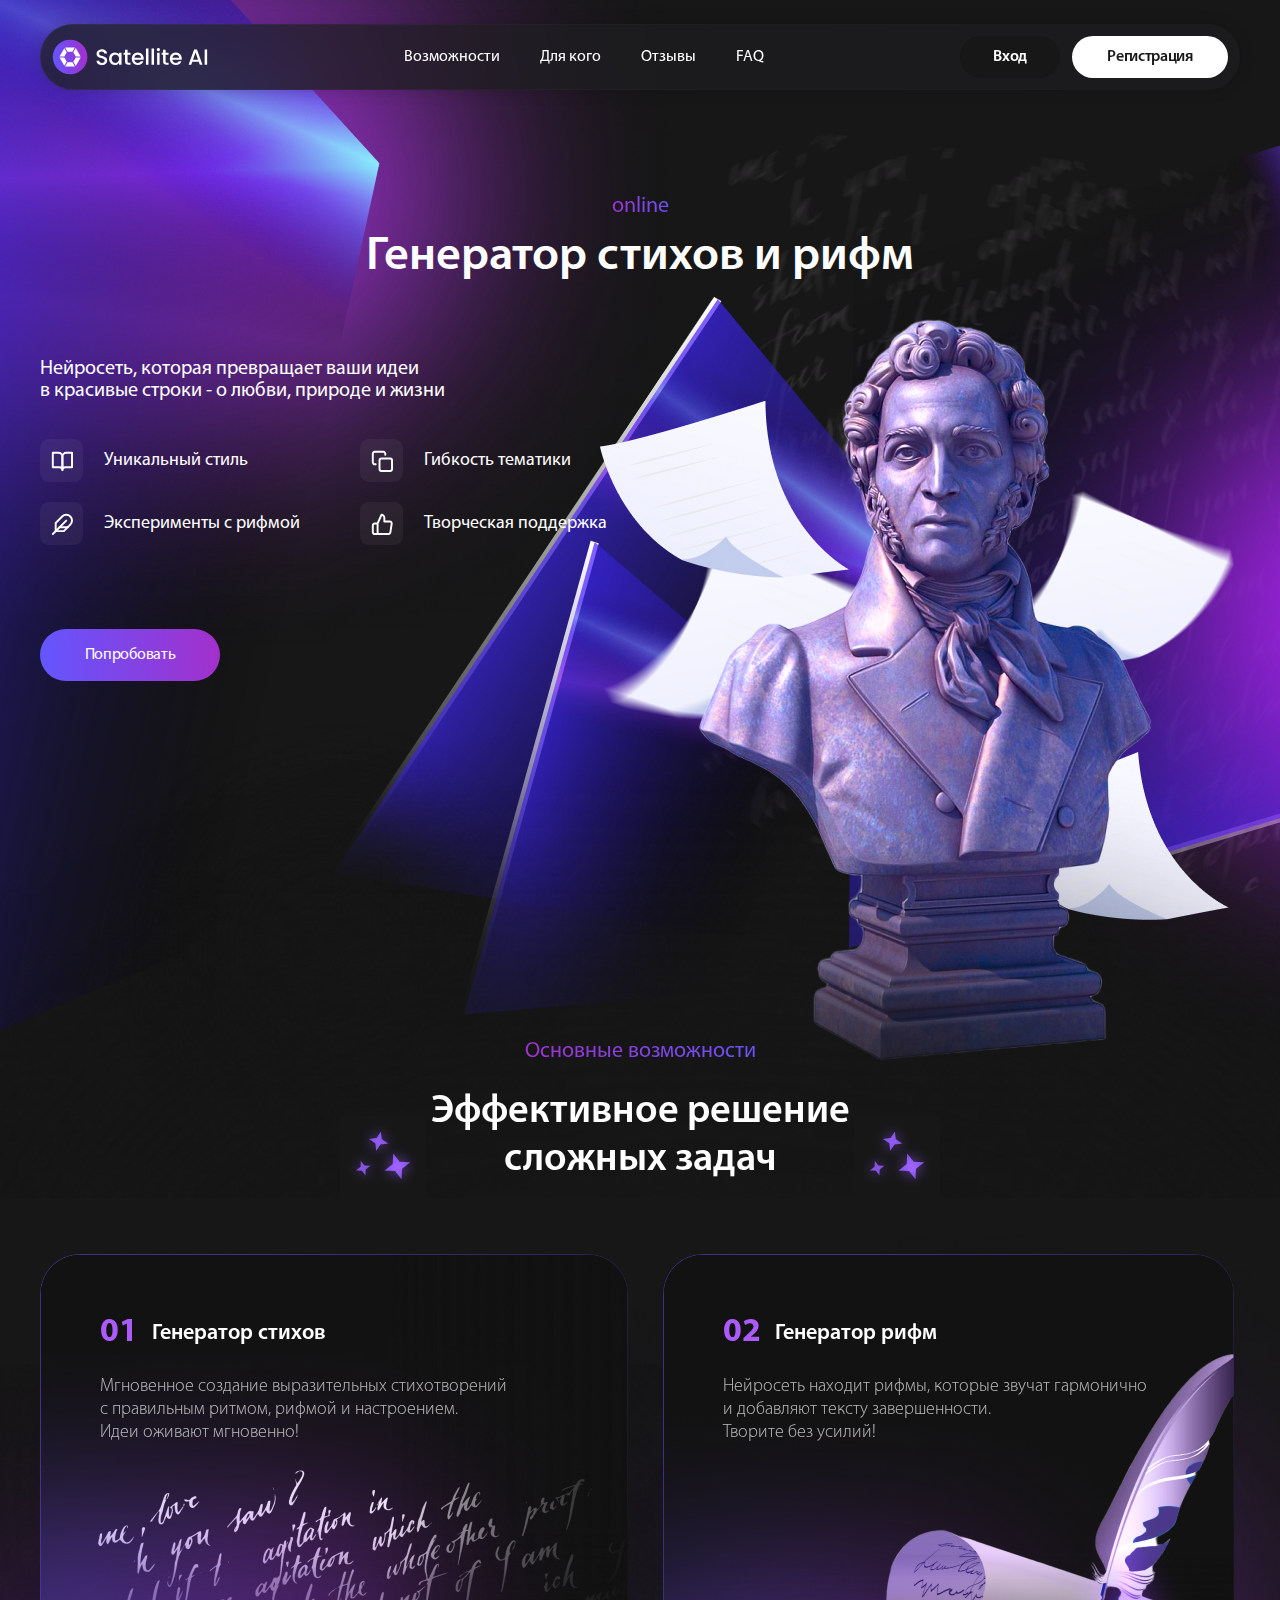
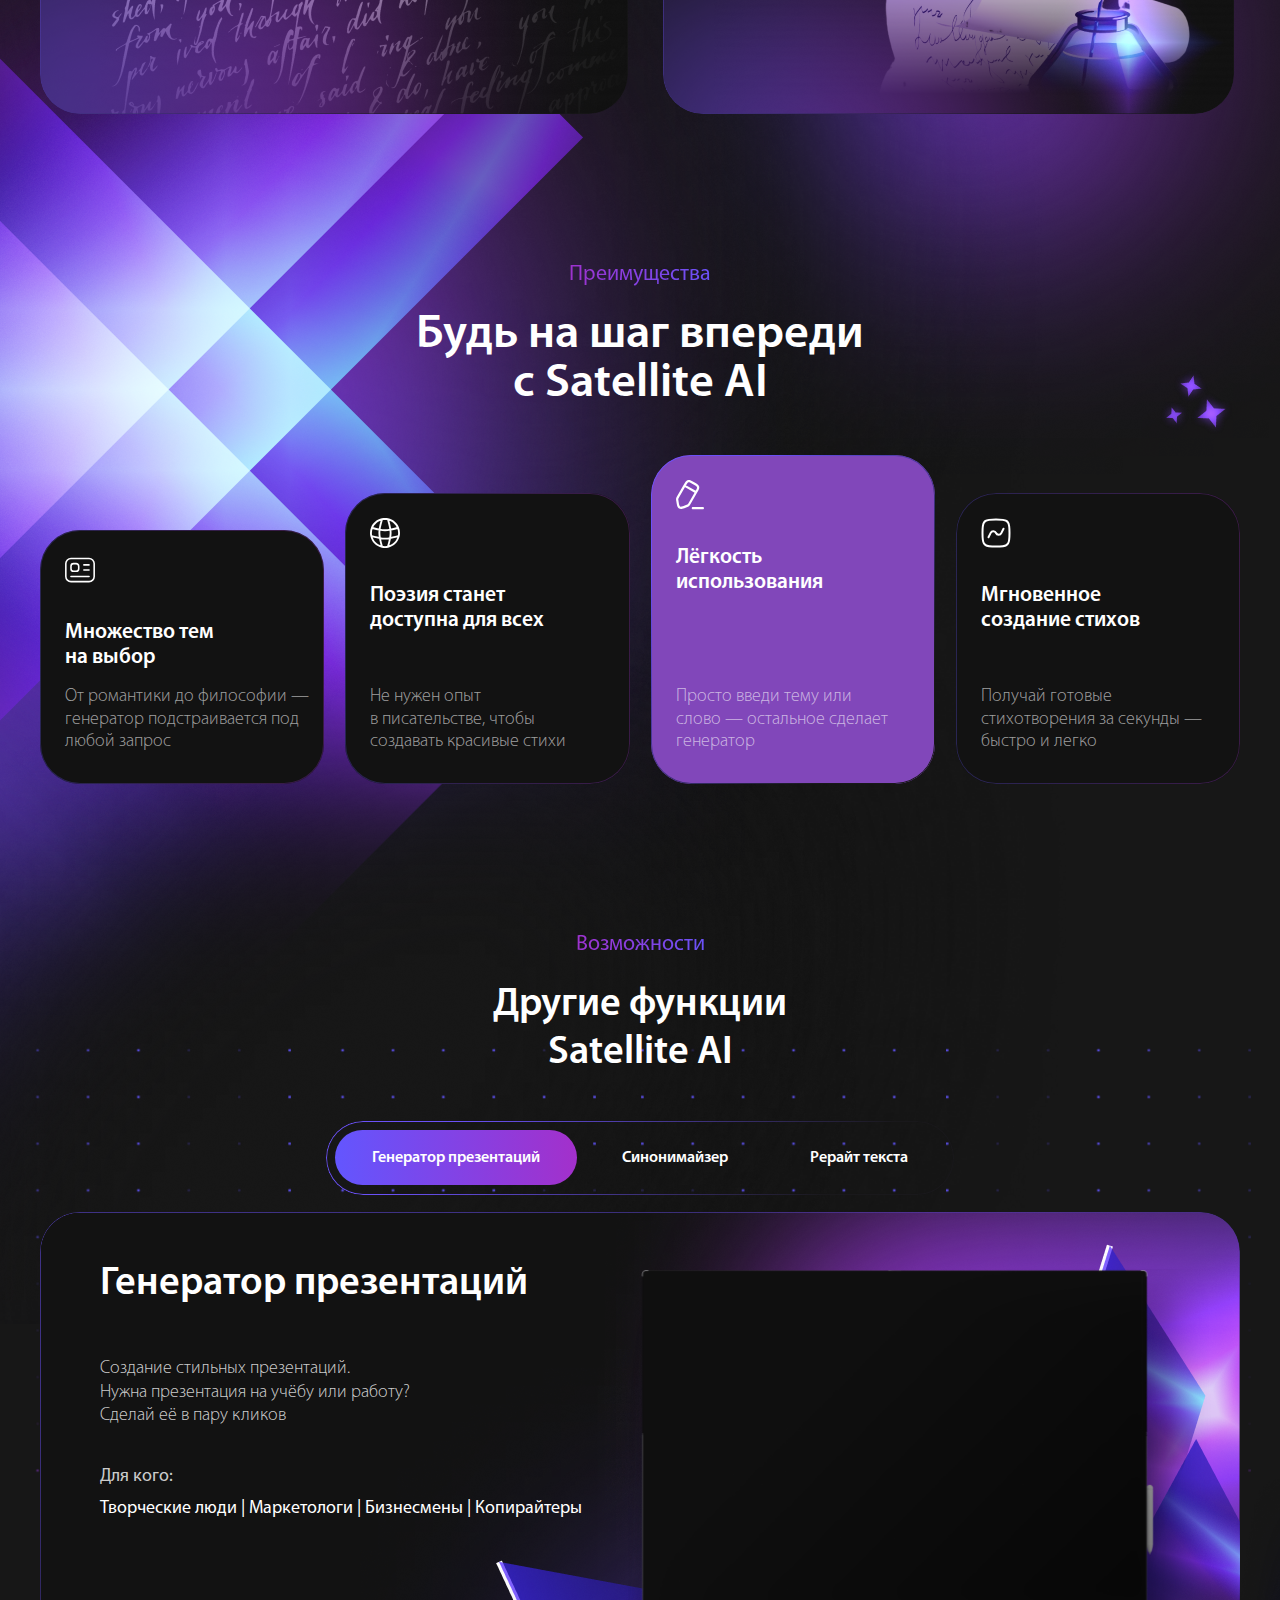
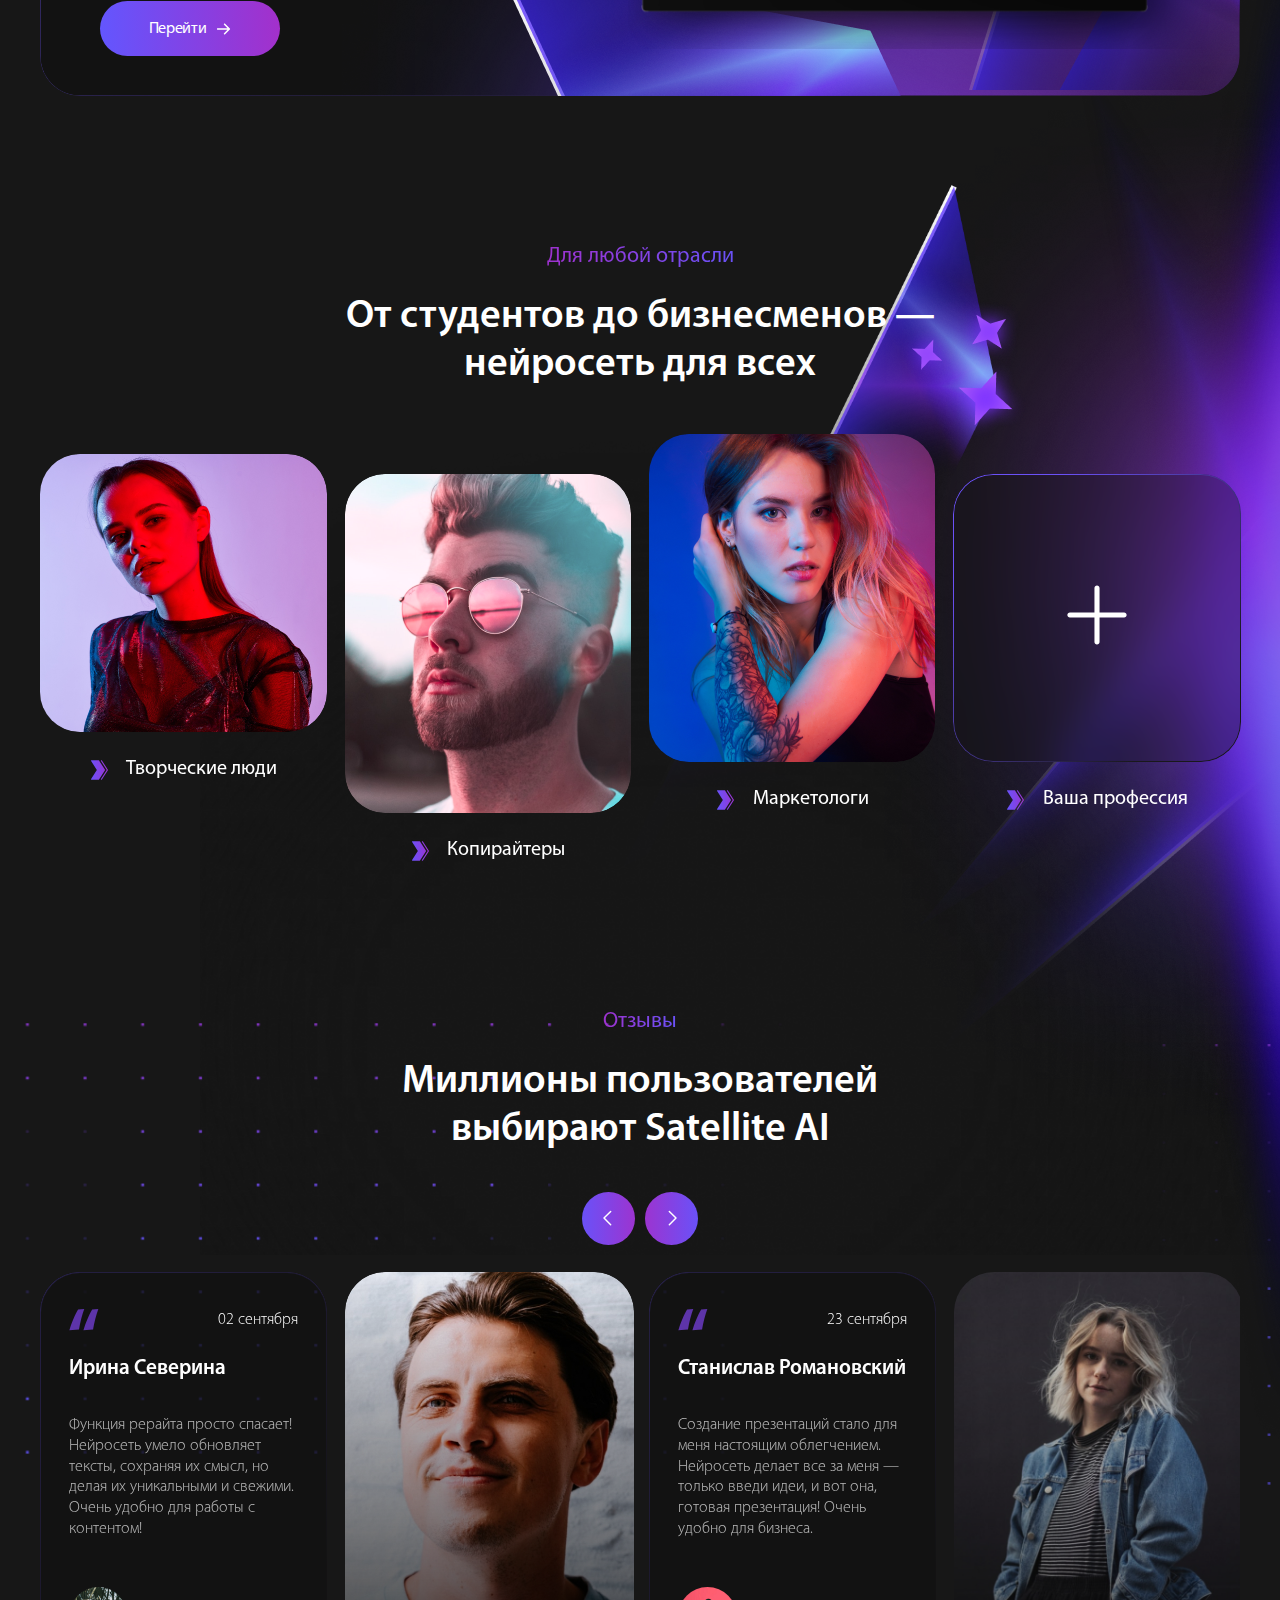
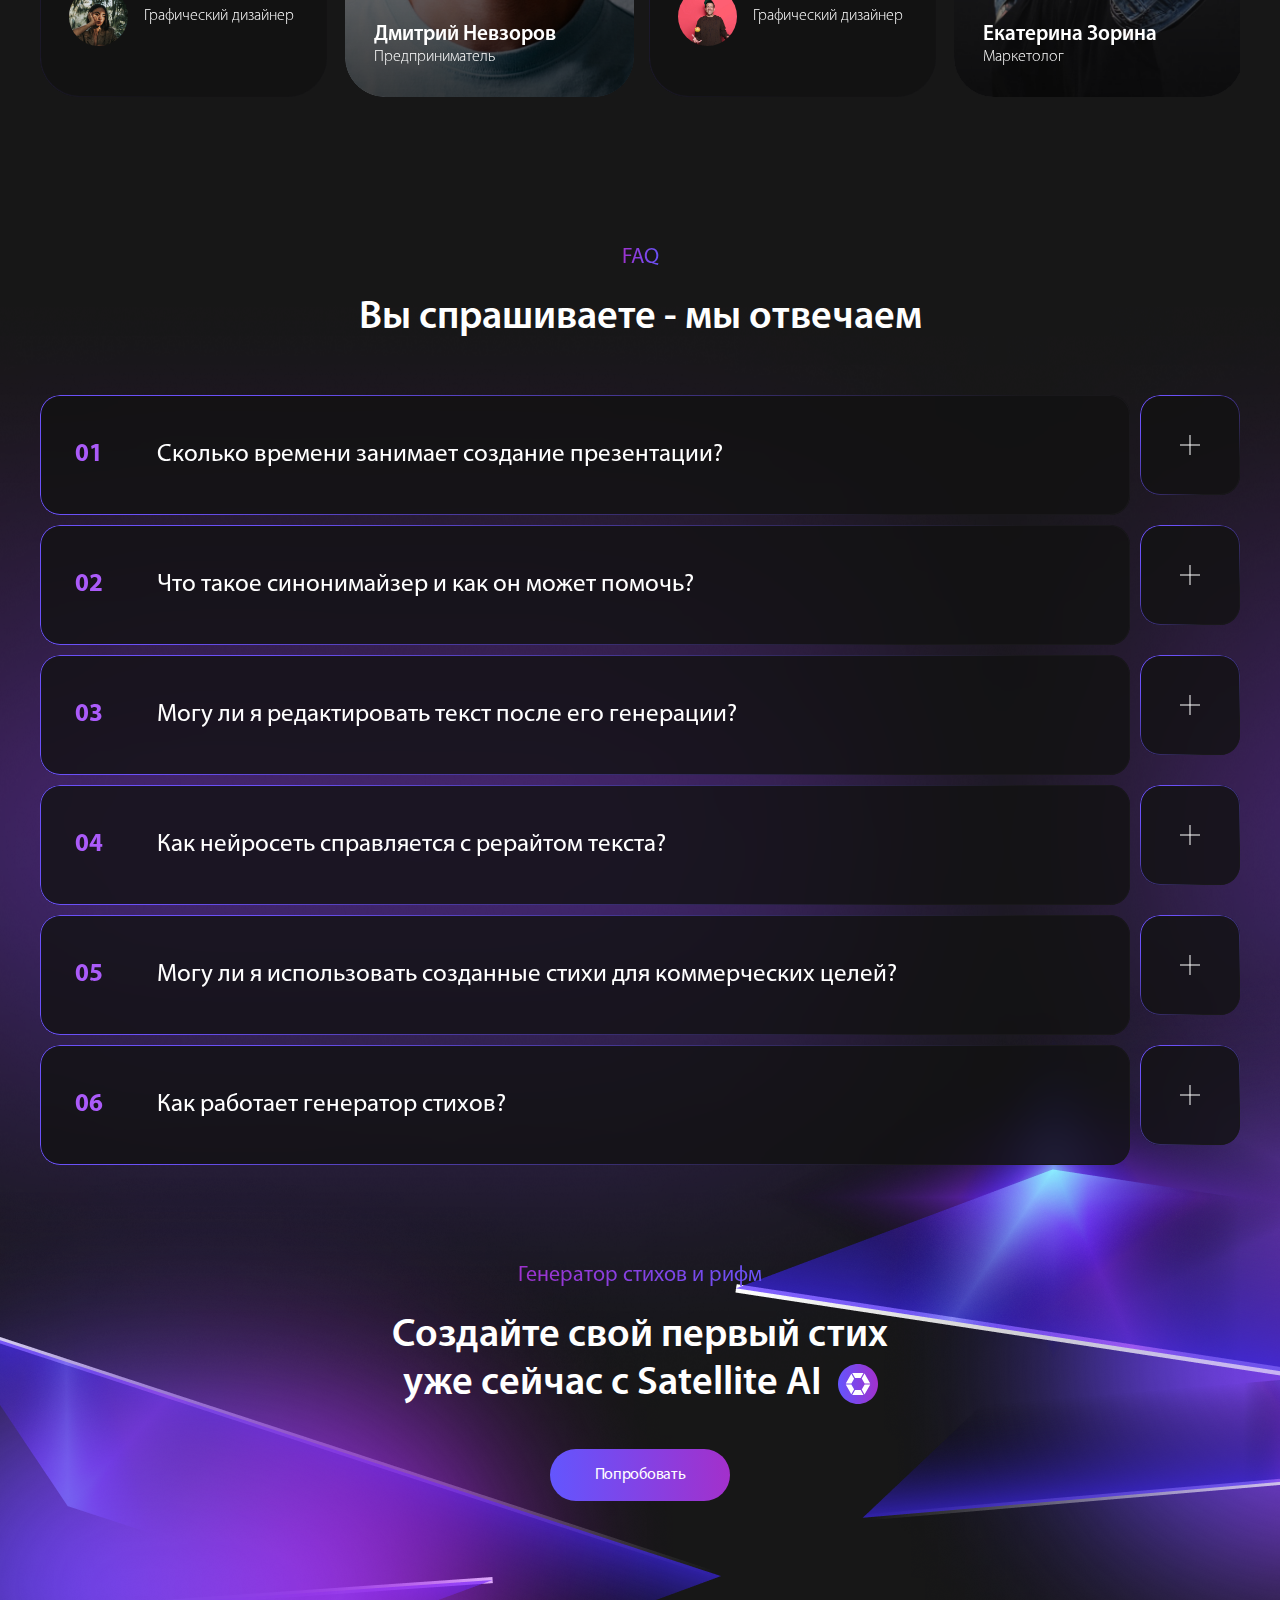
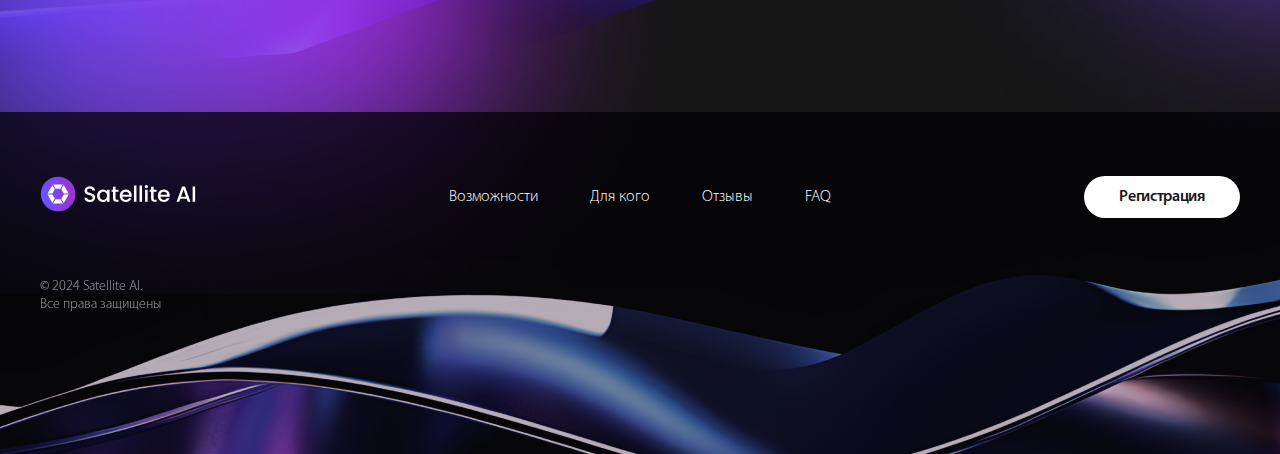
==== poetryGenerator.html @ 10cbfd26 "new" ====
<!doctype html>
<html lang="en">
<head>
    <meta charset="UTF-8">
    <meta name="viewport"
          content="width=device-width, user-scalable=no, initial-scale=1.0, maximum-scale=1.0, minimum-scale=1.0">
    <meta http-equiv="X-UA-Compatible" content="ie=edge">
    <title>Poetry generator</title>
    <link rel="stylesheet" href="style.css">
    <link rel="stylesheet" href="https://cdn.jsdelivr.net/npm/swiper@11/swiper-bundle.min.css"/>


</head>
<body>

<div class="wrapper">
    <header class="header">
        <div class="container">
            <div class="header-body G-justify-between">
                <a class="header-logo" href="poetryGenerator.html">
                    <img class="logo-desktop" src="assets/images/logo.svg" alt="">
                    <img class="logo-mobile" src="assets/images/logoMobile.svg" alt="">

                </a>
                <div class="menu-bg"></div>
                <nav class="menu">
                    <div class="menu-mobile-cnt">
                        <div class="menu-content-mobile G-flex-column">
                            <h3 class="menu-mobile-title">Satellite AI</h3>
                            <p class="menu-mobile-clue">
                                Универсальная платформа
                                <span class="text-wrap"> для удаление фона c фото</span>
                                <span class="text-wrap">в один клик</span>
                            </p>
                        </div>
                        <ul class="menu-list G-flex">
                            <li class='menu-list-item'>
                                <a class="menu-list-link G-align-center" href="#possibilities">
                                    <span>Возможности</span>
                                </a>
                            </li>

                            <li class="menu-list-item">
                                <a class="menu-list-link" href="#forWhom">Для кого</a>
                            </li>
                            <li class="menu-list-item">
                                <a class="menu-list-link" href="#reviews">Отзывы</a>
                            </li>
                            <li class="menu-list-item">
                                <a class="menu-list-link" href="#faq">FAQ</a>
                            </li>
                        </ul>
                        <div class="header-mobile-actions ">
                            <button class="btn-login btn-black ">Вход</button>
                            <button class="btn-register btn-white  ">Регистрация</button>
                        </div>
                    </div>

                </nav>
                <div class="burger">
                    <span></span>
                </div>
                <div class="header-actions G-align-center">
                    <button class="btn-login btn-black ">Вход</button>
                    <button class="btn-register btn-white  ">Регистрация</button>
                </div>
            </div>
        </div>
    </header>

    <main class="main">


        <section class="poetry-hero-section hero-section ">
            <div class="container">
                <div class="poetry-hero-body hero-body">
                    <div class="poetry-hero-titles hero-titles G-column-center">
                        <h1 class=" hero-top-title top-title gradient-text">online</h1>
                        <h2 class="hero-bottom-title bottom-title ">Генератор стихов и рифм</h2>
                    </div>
                    <div class="poetry-hero-cnt ">
                        <div class="poetry-hero-texts">
                            <h3 class="hero-cnt-title">
                                Нейросеть, которая превращает ваши идеи
                                <span class="desktop-text-wrap">в красивые строки -
                                    <span class="mobile-text-wrap">о любви, природе и жизни</span>
                                </span>
                            </h3>
                            <div class="hero-services G-flex">
                                <div class="hero-service-item G-align-center">
                                    <div class="hero-service-icon G-center">
                                        <i class="icon icon-hero-service icon-hero-service1"></i>
                                    </div>
                                    <div class="hero-service-text">Уникальный стиль</div>
                                </div>
                                <div class="hero-service-item G-align-center">
                                    <div class="hero-service-icon G-center">
                                        <i class="icon icon-hero-service icon-hero-service3"></i>
                                    </div>
                                    <div class="hero-service-text">Гибкость тематики</div>
                                </div>
                                <div class="hero-service-item G-align-center">
                                    <div class="hero-service-icon G-center">
                                        <i class="icon icon-hero-service icon-hero-service2"></i>
                                    </div>
                                    <div class="hero-service-text">Эксперименты с рифмой</div>
                                </div>

                                <div class="hero-service-item G-align-center">
                                    <div class="hero-service-icon G-center">
                                        <i class="icon icon-hero-service icon-hero-service4"></i>
                                    </div>
                                    <div class="hero-service-text">Творческая поддержка</div>
                                </div>
                            </div>

                            <button class="poetry-hero-btn btn-gradient">Попробовать</button>
                        </div>


                        <div class="poetry-hero-mobile">
                            <img src="assets/images/poetryMobile.png" alt="">
                        </div>
                    </div>

                </div>
            </div>

            <div class="poetry-hero-images">
                <div style="background-image:url('assets/images/kinetic.png')"
                     class="hero-kinetic-image G-image G-flex">

                    <div class="kinetic-fon">
                        <img src="assets/images/kineticFon.png" alt="">
                    </div>
                    <div class="kinetic-blur">
                        <img src="assets/images/kineticBlur.png" alt="">

                    </div>
                </div>

                <div style="background-image: url('assets/images/heroImage.png')" class="hero-main-image-cnt G-image">
                    <div class="hero-main-image G-flex">
                        <img src="assets/images/heroImage.png" alt="">
                    </div>
                    <div class="hero-paper hero-paper--one G-flex">
                        <img src="assets/images/paper1.png" alt="">
                    </div>
                    <div class="hero-paper hero-paper--two G-flex">
                        <img src="assets/images/paper2.png" alt="">
                    </div>
                    <div class="hero-paper hero-paper--tree G-flex">
                        <img src="assets/images/paper3.png" alt="">
                    </div>
                    <div class="hero-paper hero-paper--for G-flex">
                        <img src="assets/images/paper4.png" alt="">
                    </div>
                </div>

                <div class="hero-parallax-image parallax-image--one">
                    <img src="assets/images/parallax1.png" alt="">
                </div>
                <div class="hero-parallax-image parallax-image--two">
                    <img src="assets/images/parallax2.png" alt="">
                </div>


                <div style="background-image: url('assets/images/heroBlur.png')" class="poetry-hero-blur ">
                </div>
                <div style="background-image: url('assets/images/heroBlur2.png')" class="poetry-blur--two ">

                </div>
            </div>

            <div class="hero-parallax-image parallax-image--tree">
                <img src="assets/images/parallax3.png" alt="">
            </div>

            <div class="hero-parallax-blur parallax-blur-one">
                <img src="assets/images/heroBlur3.png" alt="">
            </div>

        </section>


        <section class="effective-solution">
            <div class="container">
                <div class="effective-solution-body">
                    <div class="effective-solution-titles block-titles  G-column-center">
                        <div class="effective-stars-cnt">
                            <div class="synonymizer-stars-left">
                                <img src="assets/images/stars3.png" alt="">

                            </div>
                        </div>
                        <h2 class=" top-title gradient-text">Основные возможности</h2>
                        <h3 class=" effective-bottom-title block-title">Эффективное решение <span class="text-wrap">сложных задач</span>
                        </h3>

                        <div class="effective-solution-stars">
                            <div class="synonymizer-stars-right">
                                <img src="assets/images/stars3.png" alt="">
                            </div>
                        </div>
                    </div>

                    <div class="effective-solution-cnt block-cnt G-flex">
                        <div class="effective-solution-item solution-item--one G-image">
                            <div class="solution-item-header">
                                <div class="solution-item-titles G-align-center">
                                    <span class="solution-item-number">01</span>
                                    <p class="solution-item-title">Генератор стихов </p>
                                </div>
                                <div class="solution-item-text">
                                    <p>
                                        Мгновенное создание выразительных стихотворений
                                        <span class="desktop-text-wrap">с правильным ритмом, рифмой и настроением.</span>
                                        Идеи оживают мгновенно!
                                    </p>
                                </div>
                            </div>


                        </div>
                        <div class="effective-solution-item solution-item--two G-image">
                            <div class="solution-item-header">
                                <div class="solution-item-titles G-align-center">
                                    <span class="solution-item-number">02</span>
                                    <p class="solution-item-title">Генератор рифм </p>
                                </div>
                                <div class="solution-item-text">
                                    <p>
                                        Нейросеть находит рифмы,
                                        <span class="mobile-text-wrap">которые звучат гармонично</span>
                                        <span class="desktop-text-wrap"> <span class="mobile-text-wrap">и добавляют тексту</span> завершенности.</span>
                                        Творите без усилий!
                                    </p>
                                </div>
                            </div>
                        </div>

                    </div>

                </div>
            </div>
            <div class="effective-solution-blur">
                <img src="assets/images/blur2.png" alt="">
            </div>

        </section>


        <section id="forWhom" class="advantages-section section">
            <div class="container">
                <div class="advantages-body">
                    <div class="advantages-titles block-titles  G-column-center">
                        <h2 class="top-title gradient-text">Преимущества</h2>
                        <h3 class="effective-bottom-title bottom-title">
                            Будь на шаг впереди
                            <span class="text-wrap">с Satellite AI</span>
                        </h3>
                        <div class="advantages-desktop-stars  presentation-solution-stars">
                            <img src="assets/images/stars2.png" alt="">
                        </div>
                    </div>

                    <div class="advantages-swiper swiper block-cnt ">
                        <div class="advantages-swiper-wrapper swiper-wrapper">
                            <div class="swiper-slide">
                                <div class="advantages-item advantages-black-item  advantages-small-item">
                                    <div class="advantages-item-icon">
                                        <i class="icon icon-advantages icon-advantages1"></i>
                                        <h3 class="advantages-item-title">
                                            Множество тем
                                            <span class="text-wrap"> на выбор</span>

                                        </h3>
                                    </div>
                                    <div class="advantages-item-texts ">

                                        <p class="advantages-item-text">
                                            От романтики до философии — генератор подстраивается
                                            под любой запрос
                                        </p>
                                    </div>
                                </div>

                            </div>
                            <div class="swiper-slide">
                                <div class="advantages-item advantages-black-item  advantages-average-item">
                                    <div class="advantages-item-icon">
                                        <i class="icon icon-advantages icon-advantages2"></i>

                                        <h3 class="advantages-item-title">
                                            Поэзия станет
                                            <span class="text-wrap">доступна для всех</span>
                                        </h3>
                                    </div>
                                    <div class="advantages-item-texts ">
                                        <p class="advantages-item-text">
                                            Не нужен опыт
                                            <span class="text-wrap"> в писательстве, чтобы </span>
                                            создавать красивые стихи
                                        </p>
                                    </div>
                                </div>

                            </div>

                            <div class="swiper-slide">
                                <div class=" advantages-item advantages-primary-item  advantages-big-item">
                                    <div class="advantages-item-icon">
                                        <i class="icon icon-advantages icon-advantages3"></i>
                                        <h3 class="advantages-item-title">
                                            Лёгкость
                                            <span class="text-wrap">использования</span>

                                        </h3>
                                    </div>
                                    <div class="advantages-item-texts ">
                                        <p class="advantages-item-text">
                                            Просто введи тему или
                                            <span class="text-wrap">слово — остальное сделает</span>
                                            генератор
                                        </p>
                                    </div>
                                </div>

                            </div>

                            <div class="swiper-slide">
                                <div class="advantages-item advantages-black-item  advantages-average-item">
                                    <div class="advantages-item-icon">
                                        <i class="icon icon-advantages icon-advantages4"></i>
                                        <h3 class="advantages-item-title">
                                            Мгновенное
                                            <span class="text-wrap">создание стихов</span>
                                        </h3>
                                    </div>
                                    <div class="advantages-item-texts ">

                                        <p class="advantages-item-text">
                                            Получай готовые
                                            <span class="text-wrap">стихотворения за секунды — </span>
                                            быстро и легко
                                        </p>
                                    </div>
                                </div>

                            </div>


                        </div>
                        <div class="advantages-pagination swiper-pagination"></div>

                    </div>


                </div>
            </div>

            <div class="advantages-parallax advantages-parallax--one">
                <img src="assets/images/advantagesParallax4.png" alt="">
            </div>
            <div class="advantages-parallax advantages-blur--two">
                <img src="assets/images/advantagesBlur2.png" alt="">
            </div>
            <div class="advantages-parallax advantages-blur--tree">
                <img src="assets/images/advantagesBlur.png" alt="">
            </div>

        </section>

        <section id="possibilities" class="possibilities-section section">
            <div class="container">
                <div class="possibilities-body">

                    <div class=" block-titles  G-column-center">
                        <h2 class="top-title gradient-text ">Возможности</h2>
                        <h3 class="effective-bottom-title block-title">
                            Другие функции
                            <span class="text-wrap">Satellite AI</span>
                        </h3>
                    </div>

                    <div class="possibilities-tabs-block">
                        <div class="possibilities-tabs G-align-center">
                            <button data-id="presentations" class="possibilities-tab active">Генератор презентаций
                            </button>
                            <button data-id="synonymizer" class="possibilities-tab">Синонимайзер</button>
                            <button data-id="rewrite" class="possibilities-tab">Рерайт текста</button>
                        </div>

                        <div data-id="presentations" style="background-image: url('assets/images/possibilitiesCnt.png')"
                             class="possibilities-cnt G-align-center">
                            <div class="possibilities-info-item">
                                <h3 class="possibilities-item-title">Генератор презентаций</h3>
                                <p class="possibilities-item-sub">
                                    Создание стильных презентаций.
                                    <span class="text-wrap">Нужна презентация на учёбу или работу?</span>
                                    Сделай её в пару кликов
                                </p>

                                <div class="for-whom-block">
                                    <h4 class="for-whom-title">Для кого:</h4>
                                    <p class="for-whom-text">
                                        Творческие люди | Маркетологи | Бизнесмены | Копирайтеры
                                    </p>
                                </div>

                                <div class="possibilities-btn-cnt">
                                    <button class="possibilities-btn btn-gradient G-align-center">
                                        <span>Перейти</span>
                                        <i class="icon icon-arrow-left"></i>
                                    </button>
                                </div>
                            </div>

                            <div style="background-image: url('assets/images/gifCnt.png')"
                                 class="possibilities-gif-cnt G-image ">
                                <div class="possibilities-info-picture">
                                    <img src="assets/images/gif.gif" alt="">
                                </div>
                            </div>


                            <div class="possibilities-parallax-image possibilities-parallax--one">
                                <img src="assets/images/possibilitiesParallax.png" alt="">
                            </div>
                            <div class="possibilities-parallax-image possibilities-parallax--two">
                                <img src="assets/images/possibilitiesParallax2.png" alt="">
                            </div>
                            <div class="possibilities-parallax-image possibilities-parallax--tree">
                                <img src="assets/images/possibilitiesParallax3.png" alt="">
                            </div>
                        </div>

                        <div data-id="synonymizer" style="background-image: url('assets/images/possibilitiesCnt3.png')"
                             class="possibilities-cnt G-align-center">
                            <div class="synonymizer-info possibilities-info-item">
                                <h3 class="possibilities-item-title">Рерайт текста</h3>
                                <p class="possibilities-item-sub">
                                    Рерайт текста — обнови смыслы, добавь свежие формулировки. Нейросеть, которая
                                    переписывает текст, проверяет ошибки и добавляет новизны.
                                </p>

                                <div class="for-whom-block">
                                    <h4 class="for-whom-title">Для кого:</h4>
                                    <p class="for-whom-text">
                                        Творческие люди | Маркетологи | Бизнесмены
                                    </p>
                                </div>

                                <div class="possibilities-btn-cnt ">
                                    <button class="possibilities-btn btn-gradient G-align-center">
                                        <span>Перейти</span>
                                        <i class="icon icon-arrow-left"></i>
                                    </button>
                                </div>
                            </div>


                        </div>

                        <div data-id="rewrite" style="background-image: url('assets/images/possibilitiesCnt2.png')"
                             class="possibilities-cnt G-align-center">
                            <div class="possibilities-info-item">
                                <h3 class="possibilities-item-title">Генератор стихов и рифм</h3>
                                <p class="possibilities-item-sub">
                                    Почувствуй себя великим поэтом.
                                    <span class="text-wrap">Нейросеть, которая поможет написать стих</span>
                                    или подобрать рифму.
                                </p>

                                <div class="for-whom-block">
                                    <h4 class="for-whom-title">Для кого:</h4>
                                    <p class="for-whom-text">
                                        Творческие люди | Маркетологи | Бизнесмены | Копирайтеры
                                    </p>
                                </div>

                                <div class="possibilities-btn-cnt ">
                                    <button class="possibilities-btn btn-gradient G-align-center">
                                        <span>Перейти</span>
                                        <i class="icon icon-arrow-left"></i>
                                    </button>
                                </div>
                            </div>


                        </div>
                    </div>

                    <div class="possibilities-slider-box block-cnt">

                        <div class="possibilities-slider swiper  ">
                            <div class=" swiper-wrapper">

                                <div class="swiper-slide">

                                    <div style="background-image: url('assets/images/possibilitiesSlideFon.png')"
                                         class="possibilities-slide-item G-image G-column-center">
                                        <div class="possibilities-slide-texts">
                                            <h3 class="possibilities-slide-title"> Генератор презентаций </h3>
                                            <p class="possibilities-slide-text">Создание стильных презентаций.
                                                Нужна презентация на учёбу или работу? Сделай её в пару кликов</p>

                                            <div class="possibilities-btn-cnt">
                                                <button class="possibilities-btn btn-gradient G-align-center">
                                                    <span>Перейти</span>
                                                    <i class="icon icon-arrow-left"></i>
                                                </button>
                                            </div>
                                        </div>
                                    </div>

                                </div>


                                <div class="swiper-slide">

                                    <div style="background-image: url('assets/images/possibilitiesSlideFon2.png')"
                                         class="possibilities-slide-item G-image G-column-center">

                                        <div class="possibilities-slide-texts">
                                            <h3 class="possibilities-slide-title"> Синонимайзер</h3>
                                            <p class="possibilities-slide-text">
                                                Если вы хотите добиться 100% уникальности от текста, чтобы
                                                он привлекал не только вас,
                                                но и постоянных читателей, вам следует обратиться за помощью
                                                к синонимайзеру.
                                            </p>

                                            <div class="possibilities-btn-cnt">
                                                <button class="possibilities-btn btn-gradient G-align-center">
                                                    <span>Перейти</span>
                                                    <i class="icon icon-arrow-left"></i>
                                                </button>
                                            </div>
                                        </div>
                                    </div>

                                </div>


                                <div class="swiper-slide">

                                    <div style="background-image: url('assets/images/possibilitiesSlideFon3.png')"
                                         class="possibilities-slide-item G-image G-column-center">
                                        <div class="possibilities-slide-texts">
                                            <h3 class="possibilities-slide-title"> Рерайт текста</h3>
                                            <p class="possibilities-slide-text">
                                                Рерайт текста — обнови смыслы, добавь свежие формулировки. Нейросеть,
                                                которая переписывает текст, проверяет ошибки и добавляет новизны.
                                            </p>

                                            <div class="possibilities-btn-cnt">
                                                <button class="possibilities-btn btn-gradient G-align-center">
                                                    <span>Перейти</span>
                                                    <i class="icon icon-arrow-left"></i>
                                                </button>
                                            </div>
                                        </div>
                                    </div>

                                </div>

                            </div>
                            <div class="possibilities-pagination swiper-pagination"></div>

                        </div>
                    </div>


                </div>


            </div>

        </section>


        <section class="industry-section section">
            <div class="container">
                <div class="industry-body">
                    <div class="industry-block-titles  G-column-center">
                        <h2 class="top-title gradient-text">Для любой отрасли</h2>
                        <h3 class="effective-bottom-title block-title">
                            От студентов
                            <span class="mobile-text-wrap">до бизнесменов —</span>
                            <span class="text-wrap">нейросеть для всех</span>
                        </h3>
                        <div class="industry-stars">
                            <img src="assets/images/stars.png" alt="">
                        </div>
                    </div>
                    <div class="industry-swiper swiper  ">
                        <div class="swiper-wrapper">
                            <div class="swiper-slide">
                                <div class="industry-item industry-item--one G-column-center ">
                                    <div class="industry-item-picture industry-small-picture">
                                        <img src="assets/images/industry1.png" alt="">
                                    </div>
                                    <div class="industry-item-clue G-align-center">
                                        <i class="icon icon-industry"></i>
                                        <p class="industry-item-text">Творческие люди</p>
                                    </div>
                                </div>
                            </div>

                            <div class="swiper-slide">
                                <div class="industry-item industry-item--two G-column-center ">
                                    <div class="industry-item-picture industry-big-picture">
                                        <img src="assets/images/industry2.png" alt="">
                                    </div>
                                    <div class="industry-item-clue G-align-center">
                                        <i class="icon icon-industry"></i>
                                        <p class="industry-item-text">Копирайтеры</p>
                                    </div>
                                </div>
                            </div>

                            <div class="swiper-slide">
                                <div class="industry-item industry-item--tree G-column-center ">
                                    <div class="industry-item-picture industry-average-picture">
                                        <img src="assets/images/industry3.png" alt="">
                                    </div>
                                    <div class="industry-item-clue G-align-center">
                                        <i class="icon icon-industry"></i>
                                        <p class="industry-item-text">Маркетологи</p>
                                    </div>
                                </div>
                            </div>


                            <div class="swiper-slide">
                                <div class="industry-item industry-item-profession G-column-center ">
                                    <div class="industry-item-label ">
                                        <label>
                                            <input type="file">
                                        </label>
                                        <div class="add-profession-img">
                                            <img src="assets/images/add.svg" alt="">
                                        </div>
                                    </div>
                                    <div class="industry-item-clue G-align-center">
                                        <i class="icon icon-industry"></i>
                                        <p class="industry-item-text">Ваша профессия</p>
                                    </div>
                                </div>
                            </div>

                        </div>
                        <div class="industry-pagination swiper-pagination"></div>

                    </div>

                </div>

            </div>

            <div class="industry-parallax-img industry-parallax--one">
                <img src="assets/images/industryParallax.png" alt="">
            </div>
            <div class="industry-parallax-img industry-parallax--two">
                <img src="assets/images/industryParallax2.png" alt="">
            </div>
            <div class="industry-parallax-img industry-parallax--tree">
                <img src="assets/images/industryParallax3.png" alt="">
            </div>
            <div class="industry-parallax-img industry-parallax--blur">
                <img src="assets/images/blur7.png" alt="">
            </div>
            <div class="industry-parallax-img industry-parallax--prism">
                <img src="assets/images/prism.png" alt="">
            </div>
            <div class="industry-parallax-img industry-parallax--blur2">
                <img src="assets/images/blur8.png" alt="">
            </div>

        </section>


        <section id="reviews" class="reviews-section section">
            <div class="container">
                <div class="reviews-body">
                    <div class="reviews-block-titles  G-column-center">
                        <h2 class="top-title gradient-text">Отзывы</h2>
                        <h3 class="block-title">
                            Миллионы
                            <span class="mobile-text-wrap">пользователей</span>
                            <span class="text-wrap">выбирают Satellite AI</span>
                        </h3>
                    </div>

                    <div class="reviews-slider-arrows G-center blo">
                        <div class="reviews-slider-prev swiper-button-prev">
                            <img src="assets/images/arrowLeft.svg" alt="">
                        </div>
                        <div class="reviews-slider-next swiper-button-next">
                            <img src="assets/images/arrowRight.svg" alt="">
                        </div>

                    </div>

                    <div class="reviews-swiper swiper  ">
                        <div class="swiper-wrapper">
                            <div class="swiper-slide">
                                <div class="reviews-texts-item">
                                    <div class="reviews-text-header G-justify-between">
                                        <i class="icon icon-reviews"></i>
                                        <p class="reviews-data">02 сентября</p>
                                    </div>
                                    <div class="reviews-info">
                                        <h3 class="reviews-author">Ирина Северина</h3>
                                        <p class="reviews-text">Функция рерайта просто спасает! Нейросеть умело
                                            обновляет тексты, сохраняя их смысл,
                                            но делая их уникальными
                                            и свежими.
                                            Очень удобно для работы
                                            с контентом!</p>
                                    </div>

                                    <div class="reviews-author-info G-align-center">
                                        <div class="reviews-author-img G-flex">
                                            <img src="assets/images/reviews1.jpg" alt="">
                                        </div>
                                        <p class="reviews-author-profession">Графический дизайнер</p>
                                    </div>
                                </div>
                            </div>
                            <div class="swiper-slide">
                                <div style="background-image: url('assets/images/reviews2.png')"
                                     class="reviews-img-item G-image">

                                    <div class="reviews-author-descr">
                                        <h3 class="reviews-author">Дмитрий Невзоров</h3>
                                        <p>Предприниматель</p>
                                    </div>
                                    <div class="reviews-sub-info">
                                        <div class="reviews-text-header G-justify-between">
                                            <i class="icon icon-reviews"></i>
                                            <p class="reviews-data">27 октября</p>
                                        </div>
                                        <div class="reviews-info">
                                            <h3 class="reviews-author">Дмитрий Невзоров</h3>
                                            <p class="reviews-text">
                                                Как преподаватель, я часто сталкиваюсь с необходимостью обновлять
                                                материалы. Рерайт текста в этой нейросети просто шикарный! Помогает
                                                сделать старые тексты уникальными
                                                и свежими.
                                            </p>
                                        </div>
                                    </div>


                                </div>
                            </div>

                            <div class="swiper-slide">
                                <div class="reviews-texts-item">
                                    <div class="reviews-text-header G-justify-between">
                                        <i class="icon icon-reviews"></i>
                                        <p class="reviews-data">23 сентября</p>
                                    </div>
                                    <div class="reviews-info">
                                        <h3 class="reviews-author">Станислав Романовский</h3>
                                        <p class="reviews-text">
                                            Создание презентаций стало для меня настоящим облегчением. Нейросеть делает
                                            все за меня — только введи идеи, и вот она, готовая презентация!
                                            Очень удобно для бизнеса.
                                        </p>
                                    </div>

                                    <div class="reviews-author-info G-align-center">
                                        <div class="reviews-author-img G-flex">
                                            <img src="assets/images/reviews3.jpg" alt="">
                                        </div>
                                        <p class="reviews-author-profession">Графический дизайнер</p>
                                    </div>
                                </div>
                            </div>

                            <div class="swiper-slide">
                                <div style="background-image: url('assets/images/reviews4.jpg')"
                                     class="reviews-img-item G-image">

                                    <div class="reviews-author-descr">
                                        <h3 class="reviews-author">Екатерина Зорина</h3>
                                        <p>Маркетолог</p>
                                    </div>
                                    <div class="reviews-sub-info">
                                        <div class="reviews-text-header G-justify-between">
                                            <i class="icon icon-reviews"></i>
                                            <p class="reviews-data">3 мая</p>
                                        </div>
                                        <div class="reviews-info">
                                            <h3 class="reviews-author">Екатерина Зорина</h3>
                                            <p class="reviews-text">
                                                Мне понравилось, как нейросеть подбирает рифмы! Даже самые простые идеи
                                                превращаются
                                                в красивые строки.
                                                Теперь вдохновение приходит гораздо чаще!
                                            </p>
                                        </div>
                                    </div>


                                </div>
                            </div>

                            <div class="swiper-slide">
                                <div class="reviews-texts-item">
                                    <div class="reviews-text-header G-justify-between">
                                        <i class="icon icon-reviews"></i>
                                        <p class="reviews-data">07 января</p>
                                    </div>
                                    <div class="reviews-info">
                                        <h3 class="reviews-author">Алексей Цветков</h3>
                                        <p class="reviews-text">
                                            Создание презентаций больше не вызывает стресса. Всего несколько минут — и у
                                            меня готовые слайды для работы. Отличный инструмент для тех, кто ценит своё
                                            время!
                                        </p>
                                    </div>

                                    <div class="reviews-author-info G-align-center">
                                        <div class="reviews-author-img G-flex">
                                            <img src="assets/images/reviews5.png" alt="">
                                        </div>
                                        <p class="reviews-author-profession">Предприниматель</p>
                                    </div>
                                </div>
                            </div>

                            <div class="swiper-slide">
                                <div style="background-image: url('assets/images/reviews6.png')"
                                     class="reviews-img-item G-image">

                                    <div class="reviews-author-descr">
                                        <h3 class="reviews-author">Анна Петровская</h3>
                                        <p>Креатор</p>
                                    </div>
                                    <div class="reviews-sub-info">
                                        <div class="reviews-text-header G-justify-between">
                                            <i class="icon icon-reviews"></i>
                                            <p class="reviews-data">14 августа</p>
                                        </div>
                                        <div class="reviews-info">
                                            <h3 class="reviews-author">Анна Петровская</h3>
                                            <p class="reviews-text">
                                                Эта нейросеть просто находка! Генератор стихов вдохновил меня на
                                                создание нескольких красивых строк, которые я теперь использую в своих
                                                проектах. Рекомендую всем творческим людям!
                                            </p>
                                        </div>
                                    </div>


                                </div>
                            </div>

                            <div class="swiper-slide">
                                <div class="reviews-texts-item">
                                    <div class="reviews-text-header G-justify-between">
                                        <i class="icon icon-reviews"></i>
                                        <p class="reviews-data">12 мая</p>
                                    </div>
                                    <div class="reviews-info">
                                        <h3 class="reviews-author">Мария Гаврилова</h3>
                                        <p class="reviews-text">
                                            Синонимайзер изменил мой подход к написанию текстов.
                                            Я теперь легко добавляю разнообразие в свои статьи,
                                            что делает их более интересными для читателей. Очень полезный инструмент!
                                        </p>
                                    </div>

                                    <div class="reviews-author-info G-align-center">
                                        <div class="reviews-author-img G-flex">
                                            <img src="assets/images/reviews7.jpg" alt="">
                                        </div>
                                        <p class="reviews-author-profession">Блогер</p>
                                    </div>
                                </div>
                            </div>
                            <div class="swiper-slide">
                                <div style="background-image: url('assets/images/reviews8.png')"
                                     class="reviews-img-item G-image">

                                    <div class="reviews-author-descr">
                                        <h3 class="reviews-author">Ольга Всеволодова</h3>
                                        <p>Поэт</p>
                                    </div>
                                    <div class="reviews-sub-info">
                                        <div class="reviews-text-header G-justify-between">
                                            <i class="icon icon-reviews"></i>
                                            <p class="reviews-data">17 апреля</p>
                                        </div>
                                        <div class="reviews-info">
                                            <h3 class="reviews-author">Ольга Всеволодова</h3>
                                            <p class="reviews-text">
                                                Я просто в восторге
                                                от генератора рифм!
                                                Это именно то, что мне нужно,
                                                чтобы поэтическое вдохновение не покидало меня. Каждый раз получаю
                                                удивительные варианты!
                                            </p>
                                        </div>
                                    </div>


                                </div>
                            </div>

                        </div>
                        <!--                        <div class="reviews-pagination swiper-pagination"></div>-->

                    </div>

                </div>

            </div>
        </section>


        <section id="faq" class="faq-section section">
            <div class="container">
                <div class="faq-body">
                    <div class="faq-block-titles  G-column-center">
                        <h2 class="top-title gradient-text">FAQ</h2>
                        <h3 class="block-title">
                            Вы спрашиваете -
                            <span class="mobile-text-wrap">мы отвечаем</span>
                        </h3>
                    </div>

                    <div class="faq-cnt G-flex-column">
                        <div class="faq-item G-align-start">
                            <div class="faq-item-cnt">
                                <div class="faq-item-titles G-align-center">
                                    <span class="faq-item-number">01</span>
                                    <h3 class="faq-item-title">Сколько времени занимает создание презентации?</h3>
                                    <div class="faq-icon-mobile faq-item-icon ">
                                        <span></span>
                                    </div>
                                </div>
                                <div class="faq-item-sub">
                                    Наша нейросеть поддерживает более 200 языков и акцентов, включая русский,
                                    английский, испанский, французский и многие другие. Система также адаптирована для
                                    различных региональных акцентов, что делает её универсальной для пользователей по
                                    всему миру.
                                </div>
                            </div>
                            <div class="faq-icon-desktop faq-item-icon ">
                                <span></span>
                            </div>
                        </div>

                        <div class="faq-item G-align-start">
                            <div class="faq-item-cnt">
                                <div class="faq-item-titles G-align-center">
                                    <span class="faq-item-number">02</span>
                                    <h3 class="faq-item-title">Что такое синонимайзер и как он может помочь?</h3>

                                    <div class="faq-icon-mobile faq-item-icon ">
                                        <span></span>
                                    </div>
                                </div>
                                <div class="faq-item-sub">
                                    Синонимайзер заменяет слова в вашем тексте на подходящие синонимы, помогая сделать
                                    текст более
                                    разнообразным и интересным. Это особенно полезно для избежания повторов.
                                </div>
                            </div>
                            <div class="faq-icon-desktop faq-item-icon">
                                <span></span>
                            </div>
                        </div>


                        <div class="faq-item G-align-start">
                            <div class="faq-item-cnt">
                                <div class="faq-item-titles G-align-center">
                                    <span class="faq-item-number">03</span>
                                    <h3 class="faq-item-title">Могу ли я редактировать текст после его генерации?</h3>
                                    <div class="faq-icon-mobile faq-item-icon ">
                                        <span></span>
                                    </div>
                                </div>
                                <div class="faq-item-sub">
                                    Конечно! После генерации вы можете редактировать текст по своему усмотрению,
                                    добавлять собственные
                                    <span class="desktop-text-wrap">идеи или изменять структуру.</span>
                                </div>
                            </div>
                            <div class="faq-icon-desktop faq-item-icon">
                                <span></span>
                            </div>
                        </div>


                        <div class="faq-item G-align-start">
                            <div class="faq-item-cnt">
                                <div class="faq-item-titles G-align-center">
                                    <span class="faq-item-number">04</span>
                                    <h3 class="faq-item-title">Как нейросеть справляется с рерайтом текста?</h3>
                                    <div class="faq-icon-mobile faq-item-icon ">
                                        <span></span>
                                    </div>
                                </div>
                                <div class="faq-item-sub">
                                    Нейросеть анализирует оригинальный текст и создает его уникальную версию, сохраняя
                                    смысл, но меняя формулировки и стиль.
                                    Это помогает избежать плагиата и улучшить оригинальность контента.
                                </div>
                            </div>
                            <div class="faq-icon-desktop faq-item-icon">
                                <span></span>
                            </div>
                        </div>

                        <div class="faq-item G-align-start">
                            <div class="faq-item-cnt">
                                <div class="faq-item-titles G-align-center">
                                    <span class="faq-item-number">05</span>
                                    <h3 class="faq-item-title">Могу ли я использовать созданные стихи для коммерческих
                                        целей?</h3>
                                    <div class="faq-icon-mobile faq-item-icon ">
                                        <span></span>
                                    </div>
                                </div>
                                <div class="faq-item-sub">
                                    Да, вы можете использовать созданные стихи для личных и коммерческих проектов.
                                    Все сгенерированные материалы принадлежат вам!
                                </div>
                            </div>
                            <div class="faq-icon-desktop faq-item-icon">
                                <span></span>
                            </div>
                        </div>

                        <div class="faq-item G-align-start">
                            <div class="faq-item-cnt">
                                <div class="faq-item-titles G-align-center">
                                    <span class="faq-item-number">06</span>
                                    <h3 class="faq-item-title">Как работает генератор стихов?</h3>
                                    <div class="faq-icon-mobile faq-item-icon ">
                                        <span></span>
                                    </div>
                                </div>
                                <div class="faq-item-sub">
                                    Генератор стихов принимает ваши идеи или ключевые слова и использует алгоритмы,
                                    чтобы создать уникальные
                                    стихотворные строки. Просто введите тему, и он предложит готовое стихотворение!
                                </div>
                            </div>
                            <div class="faq-icon-desktop faq-item-icon">
                                <span></span>
                            </div>
                        </div>

                    </div>


                </div>

            </div>
        </section>

        <section class="first-verse-section">
            <div class="container">
                <div class="first-verse-titles G-column-center ">
                    <h2 class="top-title gradient-text">Генератор стихов и рифм</h2>

                    <div class="first-verse-title">
                        <span class="block-title"> Создайте свой
                            <span class="mobile-text-wrap">первый стих <span class="text-mobile-block">уже</span></span>
                        </span>
                        <div class="first-verse-logo G-center">
                            <span class="block-title desktop-text-wrap"><span class="text-mobile-none">уже</span> <span
                                    class="mobile-text-wrap">сейчас с Satellite AI</span></span>
                            <div class="G-flex">
                                <img src="assets/images/smallLogo.svg" alt="">
                            </div>
                        </div>
                    </div>

                    <div class="first-verse-btn G-center">
                        <button class="btn-gradient">Попробовать</button>
                    </div>


                </div>
            </div>
            <div class="verse-parallax verse-parallax--one">
                <img src="assets/images/verseParallax1.png" alt="">
            </div>
            <div class="verse-parallax verse-parallax--two">
                <img src="assets/images/verseParallax2.png" alt="">
            </div>

            <div class="verse-parallax verse-parallax--for">
                <img src="assets/images/verseParallax4.png" alt="">

            </div>
            <div class="verse-parallax  verse-parallax--tree">
                <img src="assets/images/verseParallax3.png" alt="">

            </div>

            <div class="verse-parallax  verse-parallax--blur">
                <img src="assets/images/blur10.png" alt="">
            </div>
            <div class="verse-parallax  verse-parallax--star">
                <img src="assets/images/star2.png" alt="">
            </div>

            <div class="verse-parallax  verse-parallax--blur2">
                <img src="assets/images/blur11.png" alt="">
            </div>

        </section>


    </main>
    <footer class="footer">
        <div class="container">
            <div class="footer-body G-justify-between">
                <a class="footer-logo" href="poetryGenerator.html">
                    <img src="assets/images/logo.svg" alt="">
                </a>
                <nav class="footer-menu">
                    <ul class="footer-menu-list G-flex">
                        <li>
                            <a href="#possibilities">Возможности</a>
                        </li>
                        <li>
                            <a href="#forWhom">Для кого</a>
                        </li>
                        <li>
                            <a href="#reviews">Отзывы</a>
                        </li>
                        <li>
                            <a href="#faq">FAQ</a>
                        </li>
                    </ul>
                </nav>

                <button class="btn-white footer-btn">Регистрация</button>

            </div>
            <div class="footer-clue ">
                <span>© 2024 Satellite AI.</span>
                <span> Все права защищены</span>
            </div>
        </div>
    </footer>

</div>
<script src="https://cdn.jsdelivr.net/npm/gsap@3.12.5/dist/gsap.min.js"></script>
<script src="https://cdn.jsdelivr.net/npm/gsap@3.12.5/dist/ScrollTrigger.min.js"></script>
<script src="https://cdn.jsdelivr.net/npm/gsap@3.12.5/dist/ScrollToPlugin.min.js"></script>
<script src="assets/js/gsap.js"></script>
<script src="https://cdn.jsdelivr.net/npm/swiper@11/swiper-bundle.min.js"></script>
<script src="assets/js/index.js"></script>
<script src="assets/js/swiper.js"></script>

</body>
</html>
---- style.css ----
@import 'assets/css/normalize.css';
@import 'assets/images/icons/icon.css';
@import 'assets/font/fonts.css';
@import 'assets/css/flex.css';
@import 'assets/css/general.css';
@import 'assets/css/header.css';
@import 'assets/css/footer.css';
@import 'assets/css/poetry.css';
@import 'assets/css/textRewriting.css';
@import 'assets/css/synonymizer.css';
@import 'assets/css/presentation.css';
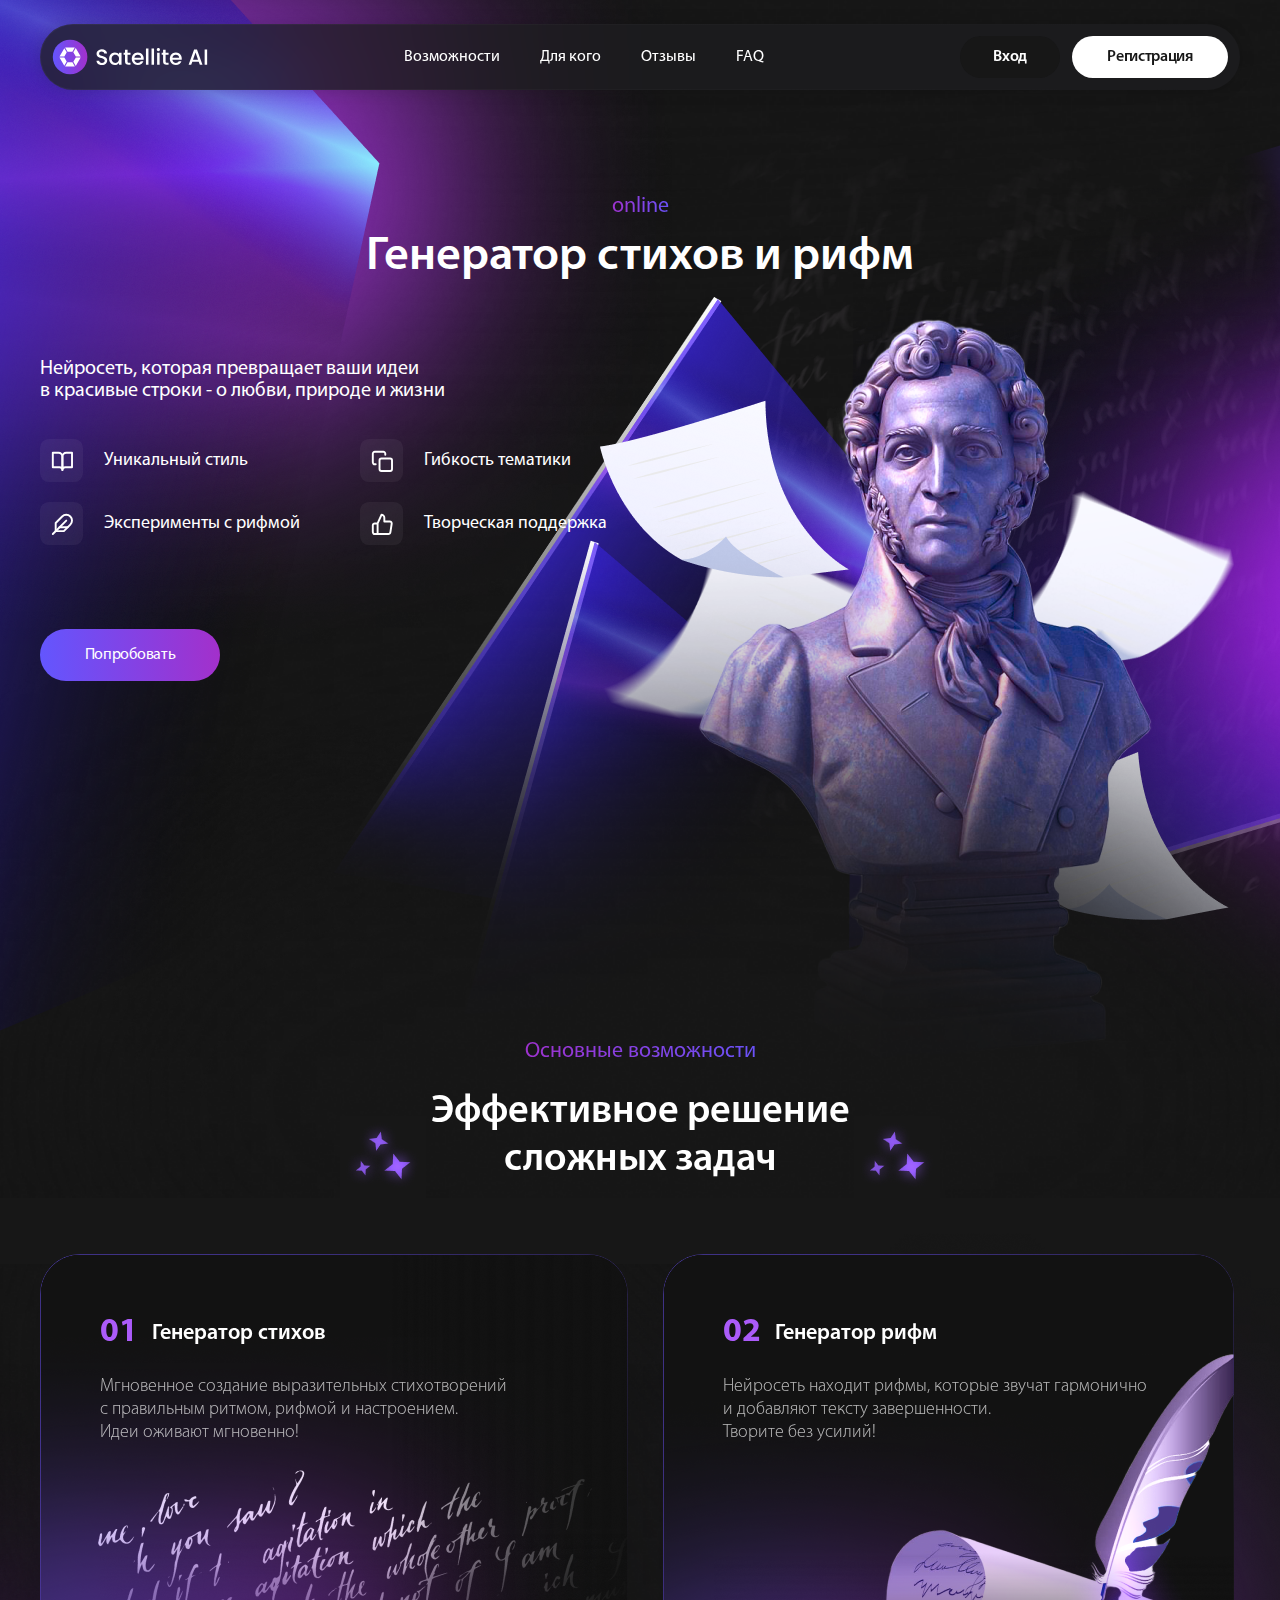
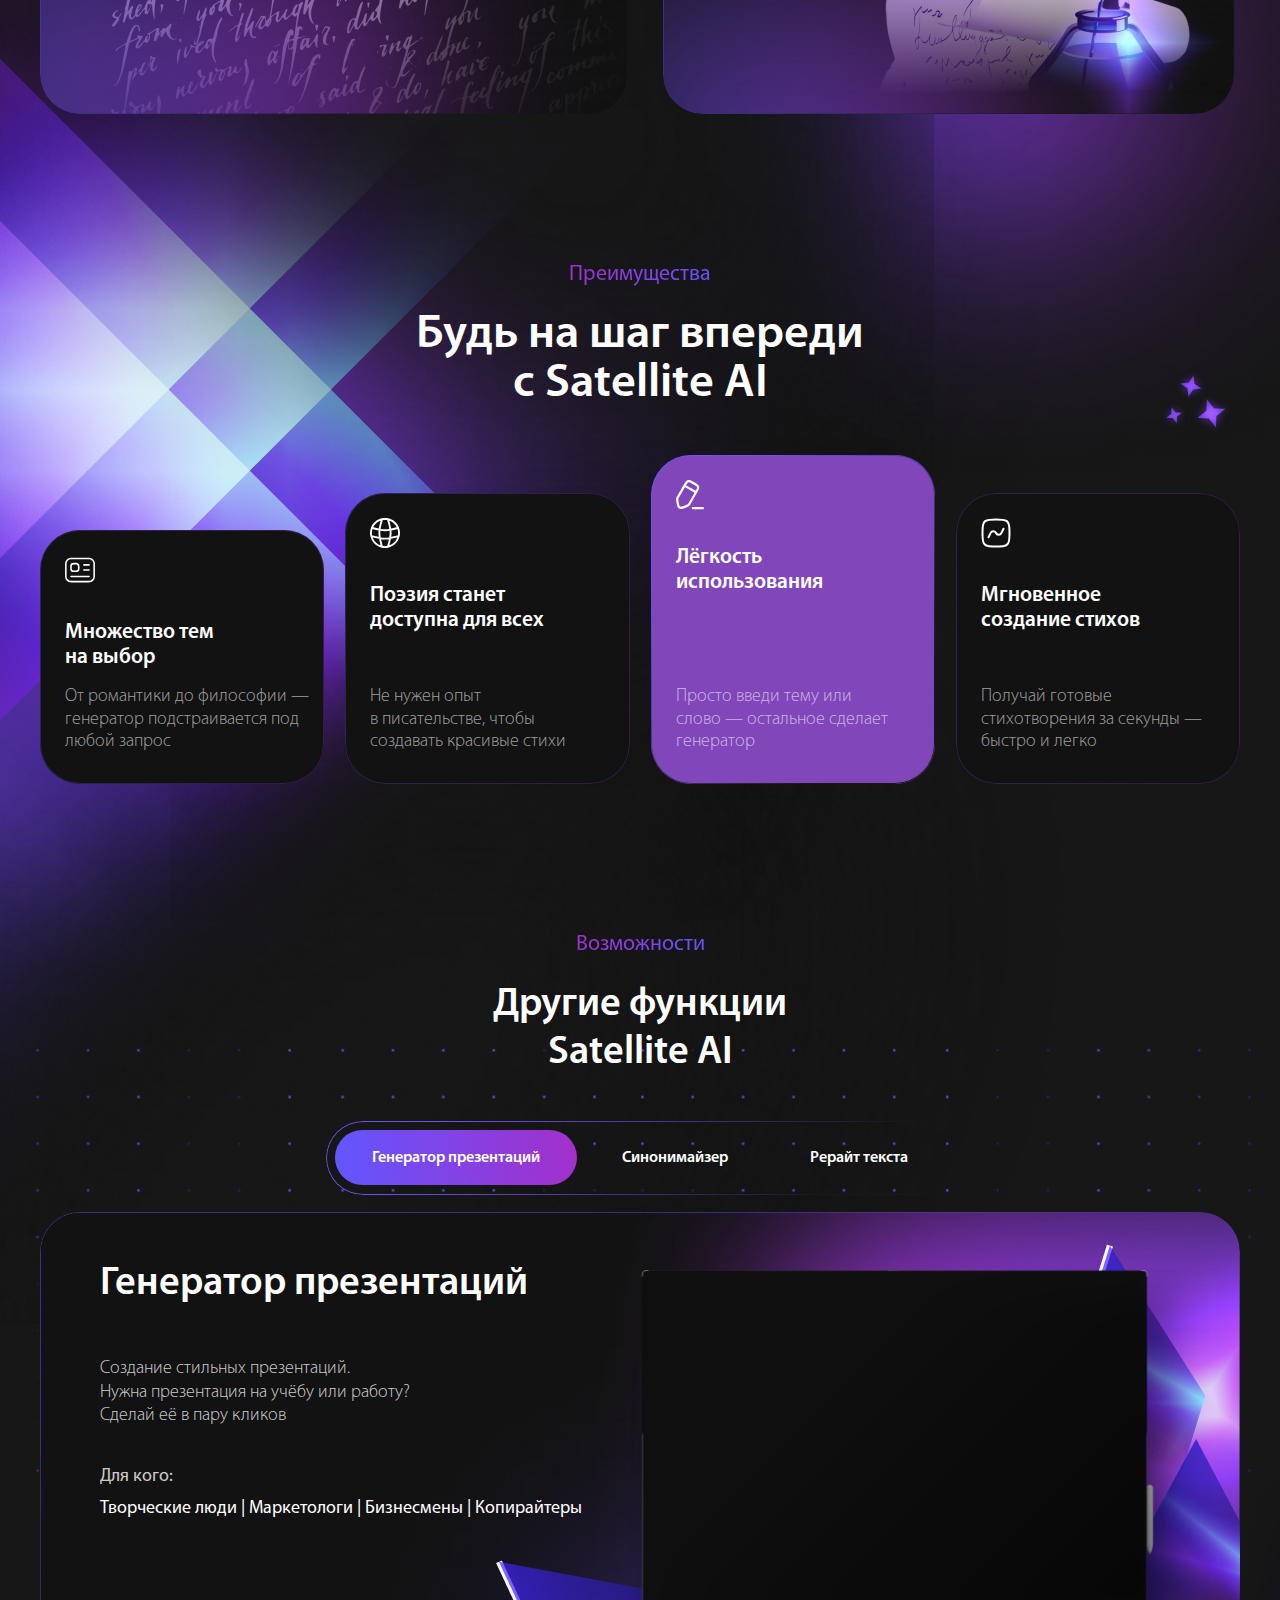
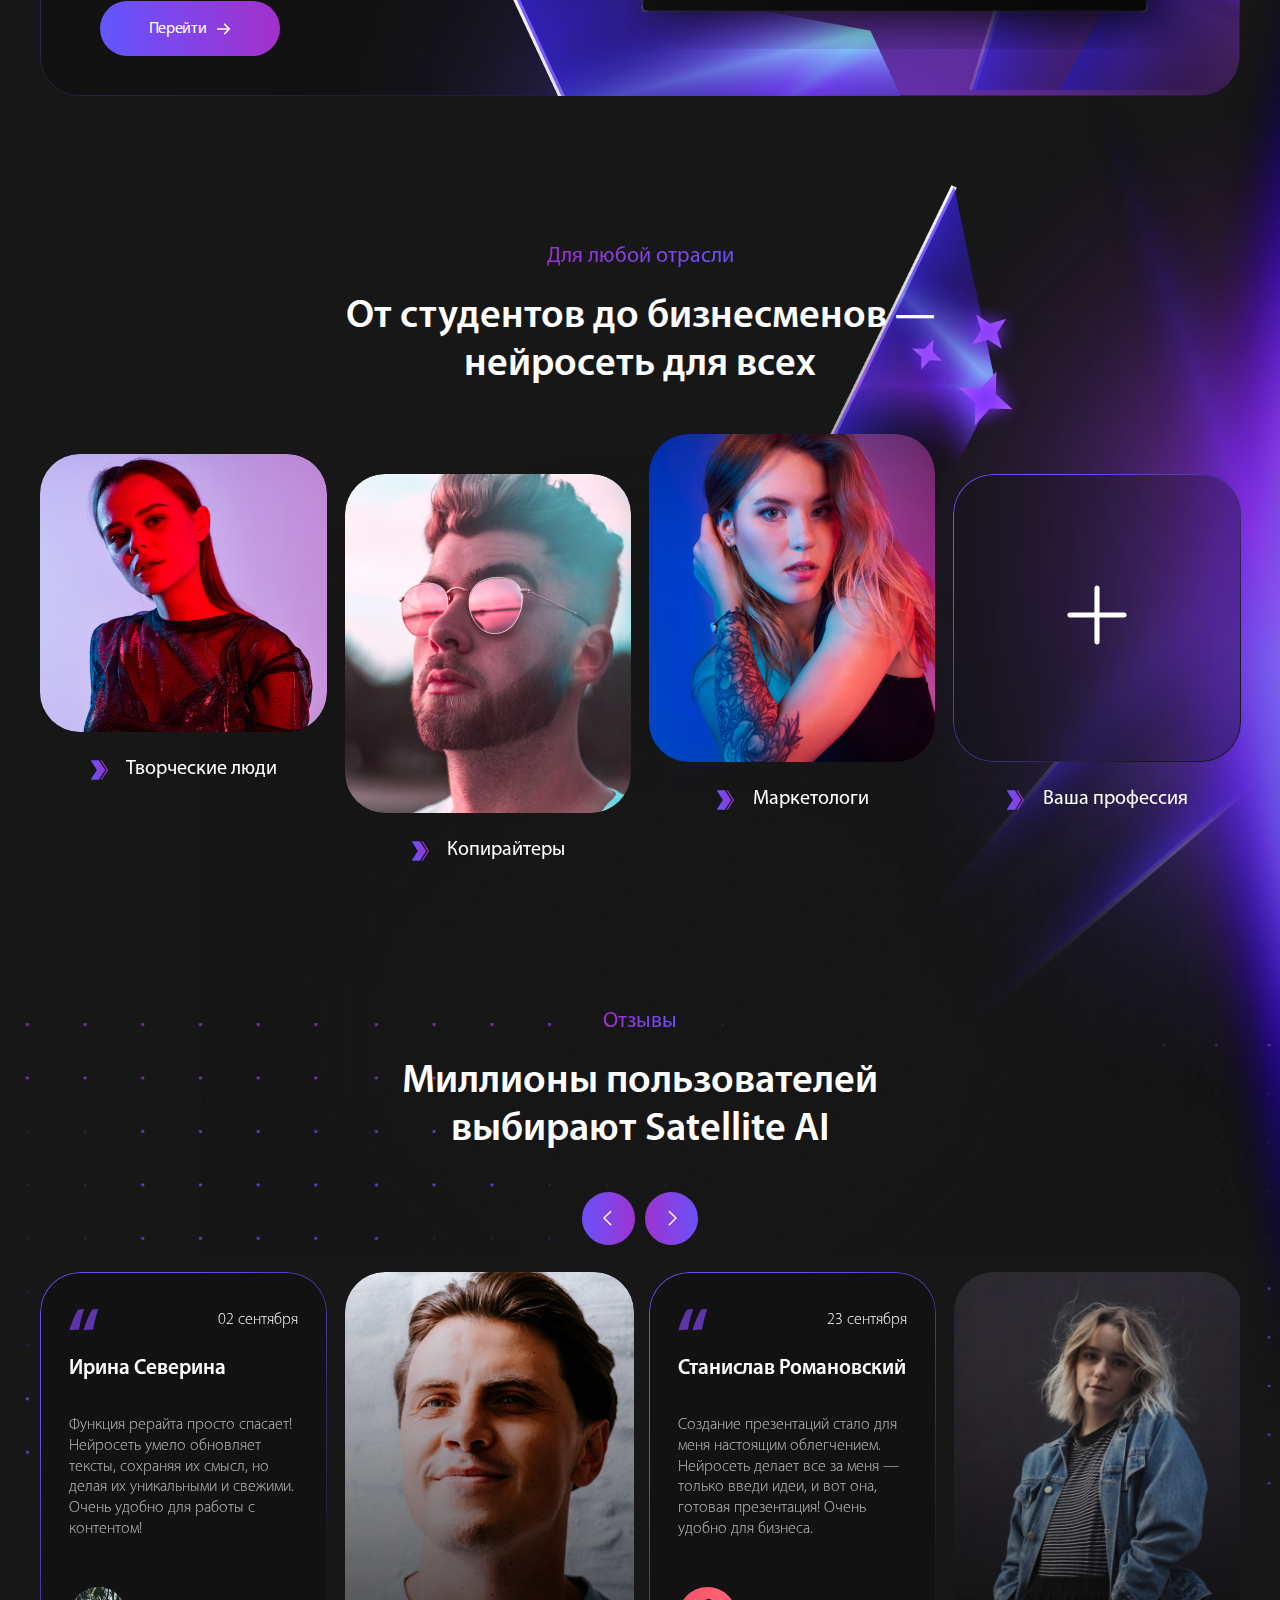
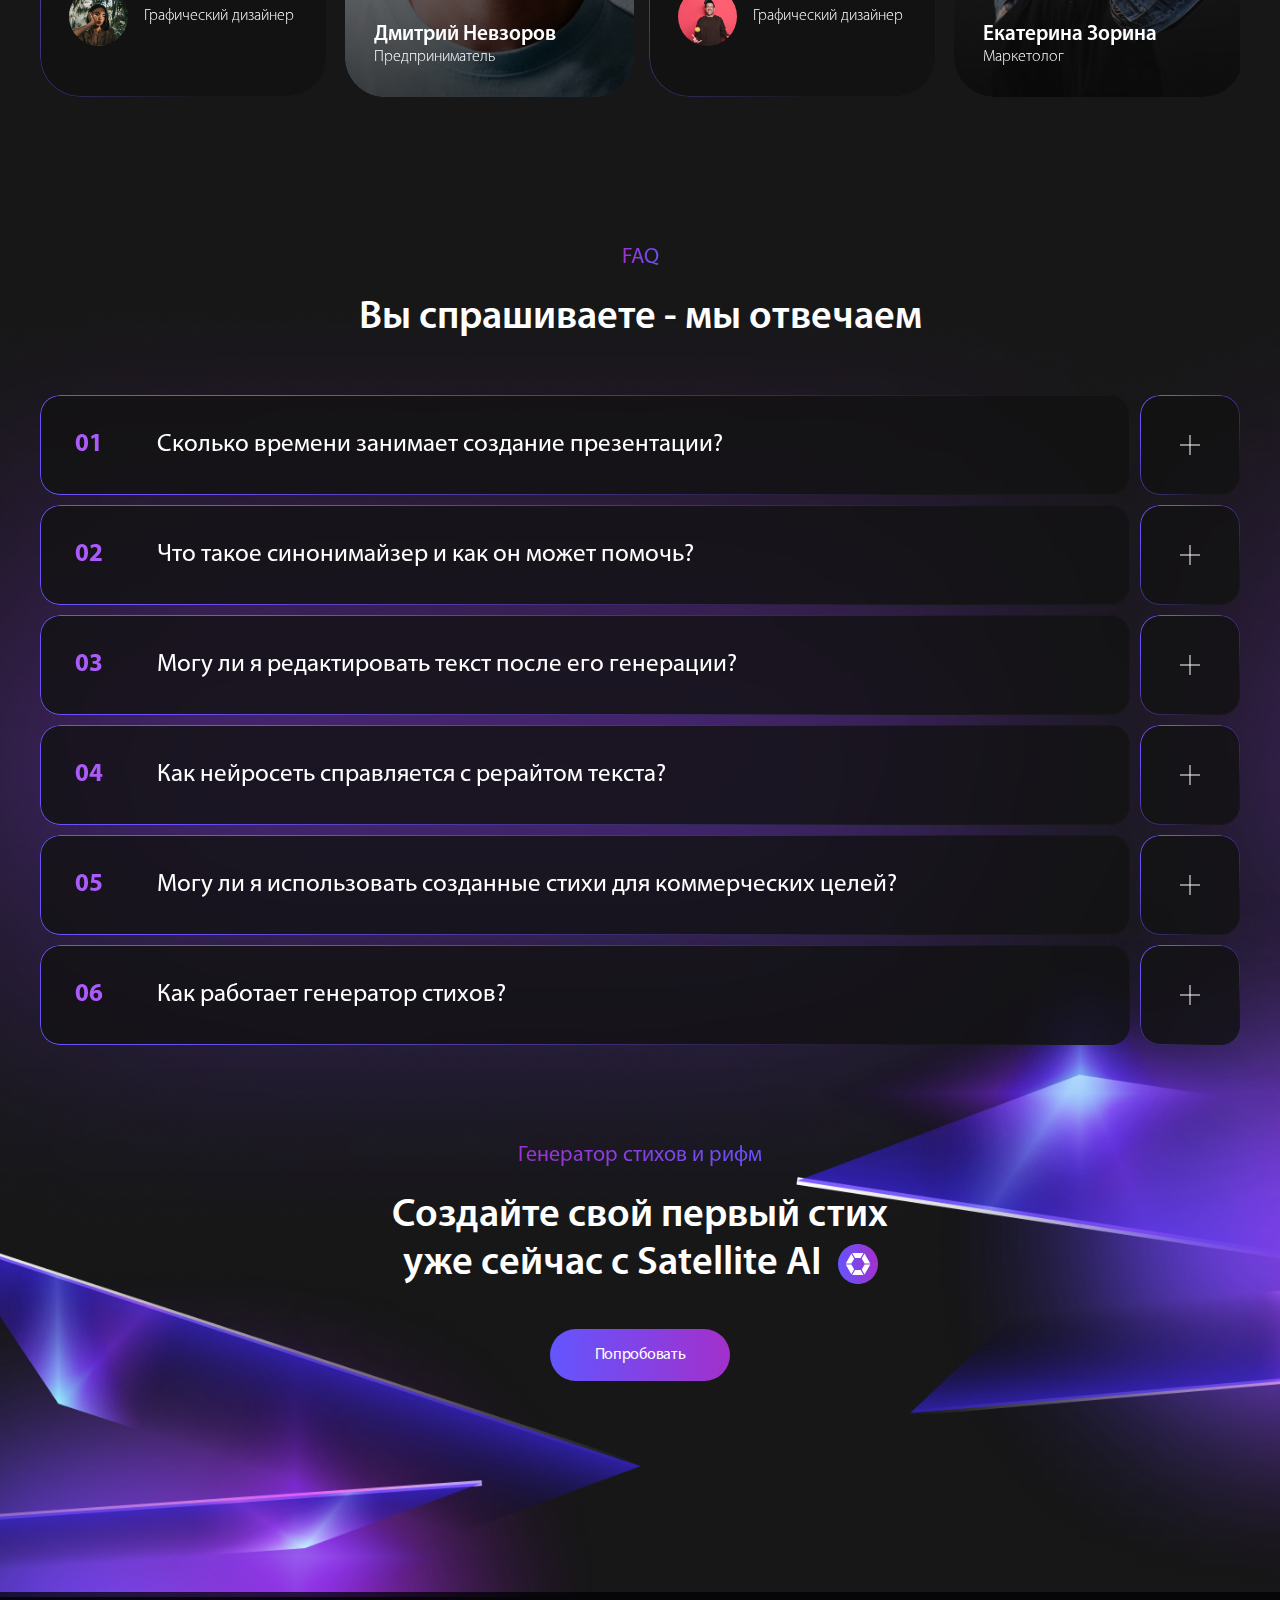
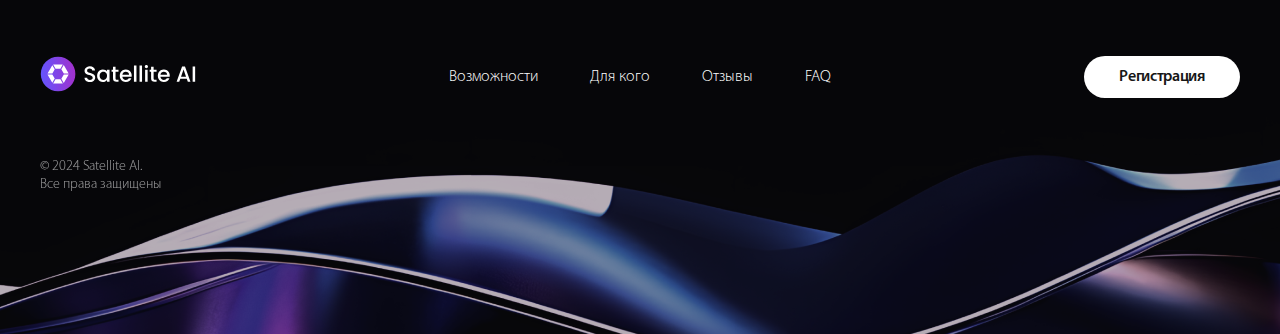
==== commit cf1b2099: "new" ====
--- a/poetryGenerator.html
+++ b/poetryGenerator.html
@@ -13,1153 +13,1166 @@
 </head>
 <body>
 
-<div class="wrapper">
-    <header class="header">
-        <div class="container">
-            <div class="header-body G-justify-between">
-                <a class="header-logo" href="poetryGenerator.html">
-                    <img class="logo-desktop" src="assets/images/logo.svg" alt="">
-                    <img class="logo-mobile" src="assets/images/logoMobile.svg" alt="">
-
-                </a>
-                <div class="menu-bg"></div>
-                <nav class="menu">
-                    <div class="menu-mobile-cnt">
-                        <div class="menu-content-mobile G-flex-column">
-                            <h3 class="menu-mobile-title">Satellite AI</h3>
-                            <p class="menu-mobile-clue">
-                                Универсальная платформа
-                                <span class="text-wrap"> для удаление фона c фото</span>
-                                <span class="text-wrap">в один клик</span>
-                            </p>
-                        </div>
-                        <ul class="menu-list G-flex">
-                            <li class='menu-list-item'>
-                                <a class="menu-list-link G-align-center" href="#possibilities">
-                                    <span>Возможности</span>
-                                </a>
-                            </li>
-
-                            <li class="menu-list-item">
-                                <a class="menu-list-link" href="#forWhom">Для кого</a>
-                            </li>
-                            <li class="menu-list-item">
-                                <a class="menu-list-link" href="#reviews">Отзывы</a>
-                            </li>
-                            <li class="menu-list-item">
-                                <a class="menu-list-link" href="#faq">FAQ</a>
-                            </li>
-                        </ul>
-                        <div class="header-mobile-actions ">
-                            <button class="btn-login btn-black ">Вход</button>
-                            <button class="btn-register btn-white  ">Регистрация</button>
-                        </div>
-                    </div>
-
-                </nav>
-                <div class="burger">
-                    <span></span>
-                </div>
-                <div class="header-actions G-align-center">
-                    <button class="btn-login btn-black ">Вход</button>
-                    <button class="btn-register btn-white  ">Регистрация</button>
+<div  class="wrapper">
+        <header class="header">
+            <div class="container">
+                <div class="header-body G-justify-between">
+                    <a class="header-logo" href="poetryGenerator.html">
+                        <img class="logo-desktop" src="assets/images/logo.svg" alt="">
+                        <img class="logo-mobile" src="assets/images/logoMobile.svg" alt="">
+
+                    </a>
+                    <div class="menu-bg"></div>
+                    <nav class="menu">
+                        <div class="menu-mobile-cnt">
+                            <div class="menu-content-mobile G-flex-column">
+                                <h3 class="menu-mobile-title">Satellite AI</h3>
+                                <p class="menu-mobile-clue">
+                                    Универсальная платформа
+                                    <span class="text-wrap"> для удаление фона c фото</span>
+                                    <span class="text-wrap">в один клик</span>
+                                </p>
+                            </div>
+                            <ul class="menu-list G-flex">
+                                <li class='menu-list-item'>
+                                    <a class="menu-list-link G-align-center" href="#possibilities">
+                                        <span>Возможности</span>
+                                    </a>
+                                </li>
+
+                                <li class="menu-list-item">
+                                    <a class="menu-list-link" href="#forWhom">Для кого</a>
+                                </li>
+                                <li class="menu-list-item">
+                                    <a class="menu-list-link" href="#reviews">Отзывы</a>
+                                </li>
+                                <li class="menu-list-item">
+                                    <a class="menu-list-link" href="#faq">FAQ</a>
+                                </li>
+                            </ul>
+                            <div class="header-mobile-actions ">
+                                <button class="btn-login btn-black ">Вход</button>
+                                <button class="btn-register btn-white  ">Регистрация</button>
+                            </div>
+                        </div>
+
+                    </nav>
+                    <div class="burger">
+                        <span></span>
+                    </div>
+                    <div class="header-actions G-align-center">
+                        <button class="btn-login btn-black ">Вход</button>
+                        <button class="btn-register btn-white  ">Регистрация</button>
+                    </div>
                 </div>
             </div>
-        </div>
-    </header>
-
-    <main class="main">
-
-
-        <section class="poetry-hero-section hero-section ">
-            <div class="container">
-                <div class="poetry-hero-body hero-body">
-                    <div class="poetry-hero-titles hero-titles G-column-center">
-                        <h1 class=" hero-top-title top-title gradient-text">online</h1>
-                        <h2 class="hero-bottom-title bottom-title ">Генератор стихов и рифм</h2>
-                    </div>
-                    <div class="poetry-hero-cnt ">
-                        <div class="poetry-hero-texts">
-                            <h3 class="hero-cnt-title">
-                                Нейросеть, которая превращает ваши идеи
-                                <span class="desktop-text-wrap">в красивые строки -
+        </header>
+
+        <main class="main">
+
+
+            <section class="poetry-hero-section hero-section ">
+                <div class="container">
+                    <div class="poetry-hero-body hero-body">
+                        <div class="poetry-hero-titles hero-titles G-column-center">
+                            <h1 class=" hero-top-title top-title gradient-text">online</h1>
+                            <h2 class="hero-bottom-title bottom-title ">Генератор стихов и рифм</h2>
+                        </div>
+                        <div class="poetry-hero-cnt ">
+                            <div class="poetry-hero-texts">
+                                <h3 class="hero-cnt-title">
+                                    Нейросеть, которая превращает ваши идеи
+                                    <span class="desktop-text-wrap">в красивые строки -
                                     <span class="mobile-text-wrap">о любви, природе и жизни</span>
                                 </span>
+                                </h3>
+                                <div class="hero-services G-flex">
+                                    <div class="hero-service-item G-align-center">
+                                        <div class="hero-service-icon G-center">
+                                            <i class="icon icon-hero-service icon-hero-service1"></i>
+                                        </div>
+                                        <div class="hero-service-text">Уникальный стиль</div>
+                                    </div>
+                                    <div class="hero-service-item G-align-center">
+                                        <div class="hero-service-icon G-center">
+                                            <i class="icon icon-hero-service icon-hero-service3"></i>
+                                        </div>
+                                        <div class="hero-service-text">Гибкость тематики</div>
+                                    </div>
+                                    <div class="hero-service-item G-align-center">
+                                        <div class="hero-service-icon G-center">
+                                            <i class="icon icon-hero-service icon-hero-service2"></i>
+                                        </div>
+                                        <div class="hero-service-text">Эксперименты с рифмой</div>
+                                    </div>
+
+                                    <div class="hero-service-item G-align-center">
+                                        <div class="hero-service-icon G-center">
+                                            <i class="icon icon-hero-service icon-hero-service4"></i>
+                                        </div>
+                                        <div class="hero-service-text">Творческая поддержка</div>
+                                    </div>
+                                </div>
+
+                                <button class="poetry-hero-btn btn-gradient">Попробовать</button>
+                            </div>
+
+
+                            <div class="poetry-hero-mobile">
+                                <img src="assets/images/poetryMobile.png" alt="">
+                            </div>
+                        </div>
+
+                    </div>
+                </div>
+
+                <div class="poetry-hero-images">
+                    <div style="background-image:url('assets/images/kinetic.png')"
+                         class="hero-kinetic-image G-image G-flex">
+
+                        <div class="kinetic-fon">
+                            <img src="assets/images/kineticFon.png" alt="">
+                        </div>
+                        <div class="kinetic-blur">
+                            <img src="assets/images/kineticBlur.png" alt="">
+
+                        </div>
+                    </div>
+
+                    <div style="background-image: url('assets/images/heroImage.png')" class="hero-main-image-cnt G-image">
+                        <div class="hero-main-image G-flex">
+                            <img src="assets/images/heroImage.png" alt="">
+                        </div>
+                        <div class="hero-paper hero-paper--one G-flex">
+                            <img src="assets/images/paper1.png" alt="">
+                        </div>
+                        <div class="hero-paper hero-paper--two G-flex">
+                            <img src="assets/images/paper2.png" alt="">
+                        </div>
+                        <div class="hero-paper hero-paper--tree G-flex">
+                            <img src="assets/images/paper3.png" alt="">
+                        </div>
+                        <div class="hero-paper hero-paper--for G-flex">
+                            <img src="assets/images/paper4.png" alt="">
+                        </div>
+                    </div>
+
+                    <div class="hero-parallax-image parallax-image--one">
+                        <img src="assets/images/parallax1.png" alt="">
+                    </div>
+                    <div class="hero-parallax-image parallax-image--two">
+                        <img src="assets/images/parallax2.png" alt="">
+                    </div>
+
+
+                    <div style="background-image: url('assets/images/heroBlur.png')" class="poetry-hero-blur ">
+                    </div>
+                    <div style="background-image: url('assets/images/heroBlur2.png')" class="poetry-blur--two ">
+
+                    </div>
+                </div>
+
+                <div class="hero-parallax-image parallax-image--tree">
+                    <img src="assets/images/parallax3.png" alt="">
+                </div>
+
+                <div class="hero-parallax-blur parallax-blur-one">
+                    <img src="assets/images/heroBlur3.png" alt="">
+                </div>
+
+            </section>
+
+
+            <section class="effective-solution">
+                <div class="container">
+                    <div class="effective-solution-body">
+                        <div class="effective-solution-titles block-titles  G-column-center">
+                            <div class="effective-stars-cnt">
+                                <div class="synonymizer-stars-left">
+                                    <img src="assets/images/stars3.png" alt="">
+
+                                </div>
+                            </div>
+                            <h2 class=" top-title gradient-text">Основные возможности</h2>
+                            <h3 class=" effective-bottom-title block-title">Эффективное решение <span class="text-wrap">сложных задач</span>
                             </h3>
-                            <div class="hero-services G-flex">
-                                <div class="hero-service-item G-align-center">
-                                    <div class="hero-service-icon G-center">
-                                        <i class="icon icon-hero-service icon-hero-service1"></i>
-                                    </div>
-                                    <div class="hero-service-text">Уникальный стиль</div>
-                                </div>
-                                <div class="hero-service-item G-align-center">
-                                    <div class="hero-service-icon G-center">
-                                        <i class="icon icon-hero-service icon-hero-service3"></i>
-                                    </div>
-                                    <div class="hero-service-text">Гибкость тематики</div>
-                                </div>
-                                <div class="hero-service-item G-align-center">
-                                    <div class="hero-service-icon G-center">
-                                        <i class="icon icon-hero-service icon-hero-service2"></i>
-                                    </div>
-                                    <div class="hero-service-text">Эксперименты с рифмой</div>
-                                </div>
-
-                                <div class="hero-service-item G-align-center">
-                                    <div class="hero-service-icon G-center">
-                                        <i class="icon icon-hero-service icon-hero-service4"></i>
-                                    </div>
-                                    <div class="hero-service-text">Творческая поддержка</div>
-                                </div>
-                            </div>
-
-                            <button class="poetry-hero-btn btn-gradient">Попробовать</button>
-                        </div>
-
-
-                        <div class="poetry-hero-mobile">
-                            <img src="assets/images/poetryMobile.png" alt="">
-                        </div>
-                    </div>
-
-                </div>
-            </div>
-
-            <div class="poetry-hero-images">
-                <div style="background-image:url('assets/images/kinetic.png')"
-                     class="hero-kinetic-image G-image G-flex">
-
-                    <div class="kinetic-fon">
-                        <img src="assets/images/kineticFon.png" alt="">
-                    </div>
-                    <div class="kinetic-blur">
-                        <img src="assets/images/kineticBlur.png" alt="">
-
-                    </div>
-                </div>
-
-                <div style="background-image: url('assets/images/heroImage.png')" class="hero-main-image-cnt G-image">
-                    <div class="hero-main-image G-flex">
-                        <img src="assets/images/heroImage.png" alt="">
-                    </div>
-                    <div class="hero-paper hero-paper--one G-flex">
-                        <img src="assets/images/paper1.png" alt="">
-                    </div>
-                    <div class="hero-paper hero-paper--two G-flex">
-                        <img src="assets/images/paper2.png" alt="">
-                    </div>
-                    <div class="hero-paper hero-paper--tree G-flex">
-                        <img src="assets/images/paper3.png" alt="">
-                    </div>
-                    <div class="hero-paper hero-paper--for G-flex">
-                        <img src="assets/images/paper4.png" alt="">
-                    </div>
-                </div>
-
-                <div class="hero-parallax-image parallax-image--one">
-                    <img src="assets/images/parallax1.png" alt="">
-                </div>
-                <div class="hero-parallax-image parallax-image--two">
-                    <img src="assets/images/parallax2.png" alt="">
-                </div>
-
-
-                <div style="background-image: url('assets/images/heroBlur.png')" class="poetry-hero-blur ">
-                </div>
-                <div style="background-image: url('assets/images/heroBlur2.png')" class="poetry-blur--two ">
-
-                </div>
-            </div>
-
-            <div class="hero-parallax-image parallax-image--tree">
-                <img src="assets/images/parallax3.png" alt="">
-            </div>
-
-            <div class="hero-parallax-blur parallax-blur-one">
-                <img src="assets/images/heroBlur3.png" alt="">
-            </div>
-
-        </section>
-
-
-        <section class="effective-solution">
-            <div class="container">
-                <div class="effective-solution-body">
-                    <div class="effective-solution-titles block-titles  G-column-center">
-                        <div class="effective-stars-cnt">
-                            <div class="synonymizer-stars-left">
-                                <img src="assets/images/stars3.png" alt="">
-
-                            </div>
-                        </div>
-                        <h2 class=" top-title gradient-text">Основные возможности</h2>
-                        <h3 class=" effective-bottom-title block-title">Эффективное решение <span class="text-wrap">сложных задач</span>
-                        </h3>
-
-                        <div class="effective-solution-stars">
-                            <div class="synonymizer-stars-right">
-                                <img src="assets/images/stars3.png" alt="">
-                            </div>
-                        </div>
-                    </div>
-
-                    <div class="effective-solution-cnt block-cnt G-flex">
-                        <div class="effective-solution-item solution-item--one G-image">
-                            <div class="solution-item-header">
-                                <div class="solution-item-titles G-align-center">
-                                    <span class="solution-item-number">01</span>
-                                    <p class="solution-item-title">Генератор стихов </p>
-                                </div>
-                                <div class="solution-item-text">
-                                    <p>
-                                        Мгновенное создание выразительных стихотворений
-                                        <span class="desktop-text-wrap">с правильным ритмом, рифмой и настроением.</span>
-                                        Идеи оживают мгновенно!
+
+                            <div class="effective-solution-stars">
+                                <div class="synonymizer-stars-right">
+                                    <img src="assets/images/stars3.png" alt="">
+                                </div>
+                            </div>
+                        </div>
+
+                        <div class="effective-solution-cnt block-cnt G-flex">
+                            <div class="effective-solution-item solution-item--one G-image">
+                                <div class="solution-item-header">
+                                    <div class="solution-item-titles G-align-center">
+                                        <span class="solution-item-number">01</span>
+                                        <p class="solution-item-title">Генератор стихов </p>
+                                    </div>
+                                    <div class="solution-item-text">
+                                        <p>
+                                            Мгновенное создание выразительных стихотворений
+                                            <span class="desktop-text-wrap">с правильным ритмом, рифмой и настроением.</span>
+                                            Идеи оживают мгновенно!
+                                        </p>
+                                    </div>
+                                </div>
+
+
+                            </div>
+                            <div class="effective-solution-item solution-item--two G-image">
+                                <div class="solution-item-header">
+                                    <div class="solution-item-titles G-align-center">
+                                        <span class="solution-item-number">02</span>
+                                        <p class="solution-item-title">Генератор рифм </p>
+                                    </div>
+                                    <div class="solution-item-text">
+                                        <p>
+                                            Нейросеть находит рифмы,
+                                            <span class="mobile-text-wrap">которые звучат гармонично</span>
+                                            <span class="desktop-text-wrap"> <span class="mobile-text-wrap">и добавляют тексту</span> завершенности.</span>
+                                            Творите без усилий!
+                                        </p>
+                                    </div>
+                                </div>
+                            </div>
+
+                        </div>
+
+                    </div>
+                </div>
+                <div class="effective-solution-blur">
+                    <img src="assets/images/blur2.png" alt="">
+                </div>
+
+            </section>
+
+
+            <section id="forWhom" class="advantages-section section">
+                <div class="container">
+                    <div class="advantages-body">
+                        <div class="advantages-titles block-titles  G-column-center">
+                            <h2 class="top-title gradient-text">Преимущества</h2>
+                            <h3 class="effective-bottom-title bottom-title">
+                                Будь на шаг впереди
+                                <span class="text-wrap">с Satellite AI</span>
+                            </h3>
+                            <div class="advantages-desktop-stars  presentation-solution-stars">
+                                <img src="assets/images/stars2.png" alt="">
+                            </div>
+                        </div>
+
+                        <div class="advantages-swiper swiper block-cnt ">
+                            <div class="advantages-swiper-wrapper swiper-wrapper">
+                                <div class="swiper-slide">
+                                    <div class="advantages-item advantages-black-item  advantages-small-item">
+                                        <div class="advantages-item-icon">
+                                            <i class="icon icon-advantages icon-advantages1"></i>
+                                            <h3 class="advantages-item-title">
+                                                Множество тем
+                                                <span class="text-wrap"> на выбор</span>
+
+                                            </h3>
+                                        </div>
+                                        <div class="advantages-item-texts ">
+
+                                            <p class="advantages-item-text">
+                                                От романтики до философии — генератор подстраивается
+                                                под любой запрос
+                                            </p>
+                                        </div>
+                                    </div>
+
+                                </div>
+                                <div class="swiper-slide">
+                                    <div class="advantages-item advantages-black-item  advantages-average-item">
+                                        <div class="advantages-item-icon">
+                                            <i class="icon icon-advantages icon-advantages2"></i>
+
+                                            <h3 class="advantages-item-title">
+                                                Поэзия станет
+                                                <span class="text-wrap">доступна для всех</span>
+                                            </h3>
+                                        </div>
+                                        <div class="advantages-item-texts ">
+                                            <p class="advantages-item-text">
+                                                Не нужен опыт
+                                                <span class="text-wrap"> в писательстве, чтобы </span>
+                                                создавать красивые стихи
+                                            </p>
+                                        </div>
+                                    </div>
+
+                                </div>
+
+                                <div class="swiper-slide">
+                                    <div class=" advantages-item advantages-primary-item  advantages-big-item">
+                                        <div class="advantages-item-icon">
+                                            <i class="icon icon-advantages icon-advantages3"></i>
+                                            <h3 class="advantages-item-title">
+                                                Лёгкость
+                                                <span class="text-wrap">использования</span>
+
+                                            </h3>
+                                        </div>
+                                        <div class="advantages-item-texts ">
+                                            <p class="advantages-item-text">
+                                                Просто введи тему или
+                                                <span class="text-wrap">слово — остальное сделает</span>
+                                                генератор
+                                            </p>
+                                        </div>
+                                    </div>
+
+                                </div>
+
+                                <div class="swiper-slide">
+                                    <div class="advantages-item advantages-black-item  advantages-average-item">
+                                        <div class="advantages-item-icon">
+                                            <i class="icon icon-advantages icon-advantages4"></i>
+                                            <h3 class="advantages-item-title">
+                                                Мгновенное
+                                                <span class="text-wrap">создание стихов</span>
+                                            </h3>
+                                        </div>
+                                        <div class="advantages-item-texts ">
+
+                                            <p class="advantages-item-text">
+                                                Получай готовые
+                                                <span class="text-wrap">стихотворения за секунды — </span>
+                                                быстро и легко
+                                            </p>
+                                        </div>
+                                    </div>
+
+                                </div>
+
+
+                            </div>
+                            <div class="advantages-pagination swiper-pagination"></div>
+
+                        </div>
+
+
+                    </div>
+                </div>
+
+                <div class="advantages-parallax advantages-parallax--one">
+                    <img src="assets/images/advantagesParallax4.png" alt="">
+                </div>
+                <div class="advantages-parallax advantages-blur--two">
+                    <img src="assets/images/advantagesBlur2.png" alt="">
+                </div>
+                <div class="advantages-parallax advantages-blur--tree">
+                    <img src="assets/images/advantagesBlur.png" alt="">
+                </div>
+
+            </section>
+
+            <section id="possibilities" class="possibilities-section section">
+                <div class="container">
+                    <div class="possibilities-body">
+
+                        <div class=" block-titles  G-column-center">
+                            <h2 class="top-title gradient-text ">Возможности</h2>
+                            <h3 class="effective-bottom-title block-title">
+                                Другие функции
+                                <span class="text-wrap">Satellite AI</span>
+                            </h3>
+                        </div>
+
+                        <div class="possibilities-tabs-block">
+                            <div class="possibilities-tabs G-align-center">
+                                <button data-id="presentations" class="possibilities-tab active">Генератор презентаций
+                                </button>
+                                <button data-id="synonymizer" class="possibilities-tab">Синонимайзер</button>
+                                <button data-id="rewrite" class="possibilities-tab">Рерайт текста</button>
+                            </div>
+
+                            <div data-id="presentations" style="background-image: url('assets/images/possibilitiesCnt.png')"
+                                 class="possibilities-cnt G-align-center">
+                                <div class="possibilities-info-item">
+                                    <h3 class="possibilities-item-title">Генератор презентаций</h3>
+                                    <p class="possibilities-item-sub">
+                                        Создание стильных презентаций.
+                                        <span class="text-wrap">Нужна презентация на учёбу или работу?</span>
+                                        Сделай её в пару кликов
                                     </p>
-                                </div>
-                            </div>
-
-
-                        </div>
-                        <div class="effective-solution-item solution-item--two G-image">
-                            <div class="solution-item-header">
-                                <div class="solution-item-titles G-align-center">
-                                    <span class="solution-item-number">02</span>
-                                    <p class="solution-item-title">Генератор рифм </p>
-                                </div>
-                                <div class="solution-item-text">
-                                    <p>
-                                        Нейросеть находит рифмы,
-                                        <span class="mobile-text-wrap">которые звучат гармонично</span>
-                                        <span class="desktop-text-wrap"> <span class="mobile-text-wrap">и добавляют тексту</span> завершенности.</span>
-                                        Творите без усилий!
+
+                                    <div class="for-whom-block">
+                                        <h4 class="for-whom-title">Для кого:</h4>
+                                        <p class="for-whom-text">
+                                            Творческие люди | Маркетологи | Бизнесмены | Копирайтеры
+                                        </p>
+                                    </div>
+
+                                    <div class="possibilities-btn-cnt">
+                                        <button class="possibilities-btn btn-gradient G-align-center">
+                                            <span>Перейти</span>
+                                            <i class="icon icon-arrow-left"></i>
+                                        </button>
+                                    </div>
+                                </div>
+
+                                <div style="background-image: url('assets/images/gifCnt.png')"
+                                     class="possibilities-gif-cnt G-image ">
+                                    <div class="possibilities-info-picture">
+                                        <img src="assets/images/gif.gif" alt="">
+                                    </div>
+                                </div>
+
+
+                                <div class="possibilities-parallax-image possibilities-parallax--one">
+                                    <img src="assets/images/possibilitiesParallax.png" alt="">
+                                </div>
+                                <div class="possibilities-parallax-image possibilities-parallax--two">
+                                    <img src="assets/images/possibilitiesParallax2.png" alt="">
+                                </div>
+                                <div class="possibilities-parallax-image possibilities-parallax--tree">
+                                    <img src="assets/images/possibilitiesParallax3.png" alt="">
+                                </div>
+                            </div>
+                            <div data-id="synonymizer" style="background-image: url('assets/images/possibilitiesCnt4.png')"
+                                 class="possibilities-cnt G-align-center">
+                                <div class="possibilities-info-item">
+                                    <h3 class="possibilities-item-title">Синонимайзер</h3>
+                                    <p class="possibilities-item-sub">
+                                        Если вы хотите добиться 100% уникальности от текста,
+                                        <span class="text-wrap">чтобы он привлекал не только вас, но и постоянных читателей,</span>
+                                        вам следует обратиться за
+                                        помощью к синонимайзеру.
                                     </p>
-                                </div>
-                            </div>
-                        </div>
-
-                    </div>
-
-                </div>
-            </div>
-            <div class="effective-solution-blur">
-                <img src="assets/images/blur2.png" alt="">
-            </div>
-
-        </section>
-
-
-        <section id="forWhom" class="advantages-section section">
-            <div class="container">
-                <div class="advantages-body">
-                    <div class="advantages-titles block-titles  G-column-center">
-                        <h2 class="top-title gradient-text">Преимущества</h2>
-                        <h3 class="effective-bottom-title bottom-title">
-                            Будь на шаг впереди
-                            <span class="text-wrap">с Satellite AI</span>
-                        </h3>
-                        <div class="advantages-desktop-stars  presentation-solution-stars">
-                            <img src="assets/images/stars2.png" alt="">
-                        </div>
-                    </div>
-
-                    <div class="advantages-swiper swiper block-cnt ">
-                        <div class="advantages-swiper-wrapper swiper-wrapper">
-                            <div class="swiper-slide">
-                                <div class="advantages-item advantages-black-item  advantages-small-item">
-                                    <div class="advantages-item-icon">
-                                        <i class="icon icon-advantages icon-advantages1"></i>
-                                        <h3 class="advantages-item-title">
-                                            Множество тем
-                                            <span class="text-wrap"> на выбор</span>
-
-                                        </h3>
-                                    </div>
-                                    <div class="advantages-item-texts ">
-
-                                        <p class="advantages-item-text">
-                                            От романтики до философии — генератор подстраивается
-                                            под любой запрос
+
+                                    <div class="for-whom-block">
+                                        <h4 class="for-whom-title">Для кого:</h4>
+                                        <p class="for-whom-text">
+                                            Творческие люди | Маркетологи | Бизнесмены | Копирайтеры
                                         </p>
                                     </div>
-                                </div>
-
-                            </div>
-                            <div class="swiper-slide">
-                                <div class="advantages-item advantages-black-item  advantages-average-item">
-                                    <div class="advantages-item-icon">
-                                        <i class="icon icon-advantages icon-advantages2"></i>
-
-                                        <h3 class="advantages-item-title">
-                                            Поэзия станет
-                                            <span class="text-wrap">доступна для всех</span>
-                                        </h3>
-                                    </div>
-                                    <div class="advantages-item-texts ">
-                                        <p class="advantages-item-text">
-                                            Не нужен опыт
-                                            <span class="text-wrap"> в писательстве, чтобы </span>
-                                            создавать красивые стихи
+
+                                    <div class="possibilities-btn-cnt ">
+                                        <button class="possibilities-btn btn-gradient G-align-center">
+                                            <span>Перейти</span>
+                                            <i class="icon icon-arrow-left"></i>
+                                        </button>
+                                    </div>
+                                </div>
+                                <div class="possibilities-asset-animation">
+                                    <img  class="img-animation img-animation--one" src="assets/images/asset1.png" alt="">
+                                    <img class="img-animation img-animation--two" src="assets/images/asset2.png" alt="">
+                                    <img  class="img-animation img-animation--tree" src="assets/images/asset3.png" alt="">
+
+                                </div>
+
+
+                            </div>
+
+
+
+                            <div data-id="rewrite" style="background-image: url('assets/images/possibilitiesCnt3.png')"
+                                 class="possibilities-cnt G-align-center">
+                                <div class="synonymizer-info possibilities-info-item">
+                                    <h3 class="possibilities-item-title">Рерайт текста</h3>
+                                    <p class="possibilities-item-sub">
+                                        Рерайт текста — обнови смыслы, добавь свежие формулировки. Нейросеть, которая
+                                        переписывает текст, проверяет ошибки и добавляет новизны.
+                                    </p>
+
+                                    <div class="for-whom-block">
+                                        <h4 class="for-whom-title">Для кого:</h4>
+                                        <p class="for-whom-text">
+                                            Творческие люди | Маркетологи | Бизнесмены
                                         </p>
                                     </div>
-                                </div>
-
-                            </div>
-
-                            <div class="swiper-slide">
-                                <div class=" advantages-item advantages-primary-item  advantages-big-item">
-                                    <div class="advantages-item-icon">
-                                        <i class="icon icon-advantages icon-advantages3"></i>
-                                        <h3 class="advantages-item-title">
-                                            Лёгкость
-                                            <span class="text-wrap">использования</span>
-
-                                        </h3>
-                                    </div>
-                                    <div class="advantages-item-texts ">
-                                        <p class="advantages-item-text">
-                                            Просто введи тему или
-                                            <span class="text-wrap">слово — остальное сделает</span>
-                                            генератор
-                                        </p>
-                                    </div>
-                                </div>
-
-                            </div>
-
-                            <div class="swiper-slide">
-                                <div class="advantages-item advantages-black-item  advantages-average-item">
-                                    <div class="advantages-item-icon">
-                                        <i class="icon icon-advantages icon-advantages4"></i>
-                                        <h3 class="advantages-item-title">
-                                            Мгновенное
-                                            <span class="text-wrap">создание стихов</span>
-                                        </h3>
-                                    </div>
-                                    <div class="advantages-item-texts ">
-
-                                        <p class="advantages-item-text">
-                                            Получай готовые
-                                            <span class="text-wrap">стихотворения за секунды — </span>
-                                            быстро и легко
-                                        </p>
-                                    </div>
-                                </div>
-
-                            </div>
-
-
-                        </div>
-                        <div class="advantages-pagination swiper-pagination"></div>
-
-                    </div>
-
-
-                </div>
-            </div>
-
-            <div class="advantages-parallax advantages-parallax--one">
-                <img src="assets/images/advantagesParallax4.png" alt="">
-            </div>
-            <div class="advantages-parallax advantages-blur--two">
-                <img src="assets/images/advantagesBlur2.png" alt="">
-            </div>
-            <div class="advantages-parallax advantages-blur--tree">
-                <img src="assets/images/advantagesBlur.png" alt="">
-            </div>
-
-        </section>
-
-        <section id="possibilities" class="possibilities-section section">
-            <div class="container">
-                <div class="possibilities-body">
-
-                    <div class=" block-titles  G-column-center">
-                        <h2 class="top-title gradient-text ">Возможности</h2>
-                        <h3 class="effective-bottom-title block-title">
-                            Другие функции
-                            <span class="text-wrap">Satellite AI</span>
-                        </h3>
-                    </div>
-
-                    <div class="possibilities-tabs-block">
-                        <div class="possibilities-tabs G-align-center">
-                            <button data-id="presentations" class="possibilities-tab active">Генератор презентаций
-                            </button>
-                            <button data-id="synonymizer" class="possibilities-tab">Синонимайзер</button>
-                            <button data-id="rewrite" class="possibilities-tab">Рерайт текста</button>
-                        </div>
-
-                        <div data-id="presentations" style="background-image: url('assets/images/possibilitiesCnt.png')"
-                             class="possibilities-cnt G-align-center">
-                            <div class="possibilities-info-item">
-                                <h3 class="possibilities-item-title">Генератор презентаций</h3>
-                                <p class="possibilities-item-sub">
-                                    Создание стильных презентаций.
-                                    <span class="text-wrap">Нужна презентация на учёбу или работу?</span>
-                                    Сделай её в пару кликов
-                                </p>
-
-                                <div class="for-whom-block">
-                                    <h4 class="for-whom-title">Для кого:</h4>
-                                    <p class="for-whom-text">
-                                        Творческие люди | Маркетологи | Бизнесмены | Копирайтеры
-                                    </p>
-                                </div>
-
-                                <div class="possibilities-btn-cnt">
-                                    <button class="possibilities-btn btn-gradient G-align-center">
-                                        <span>Перейти</span>
-                                        <i class="icon icon-arrow-left"></i>
-                                    </button>
-                                </div>
-                            </div>
-
-                            <div style="background-image: url('assets/images/gifCnt.png')"
-                                 class="possibilities-gif-cnt G-image ">
-                                <div class="possibilities-info-picture">
-                                    <img src="assets/images/gif.gif" alt="">
-                                </div>
-                            </div>
-
-
-                            <div class="possibilities-parallax-image possibilities-parallax--one">
-                                <img src="assets/images/possibilitiesParallax.png" alt="">
-                            </div>
-                            <div class="possibilities-parallax-image possibilities-parallax--two">
-                                <img src="assets/images/possibilitiesParallax2.png" alt="">
-                            </div>
-                            <div class="possibilities-parallax-image possibilities-parallax--tree">
-                                <img src="assets/images/possibilitiesParallax3.png" alt="">
-                            </div>
-                        </div>
-
-                        <div data-id="synonymizer" style="background-image: url('assets/images/possibilitiesCnt3.png')"
-                             class="possibilities-cnt G-align-center">
-                            <div class="synonymizer-info possibilities-info-item">
-                                <h3 class="possibilities-item-title">Рерайт текста</h3>
-                                <p class="possibilities-item-sub">
-                                    Рерайт текста — обнови смыслы, добавь свежие формулировки. Нейросеть, которая
-                                    переписывает текст, проверяет ошибки и добавляет новизны.
-                                </p>
-
-                                <div class="for-whom-block">
-                                    <h4 class="for-whom-title">Для кого:</h4>
-                                    <p class="for-whom-text">
-                                        Творческие люди | Маркетологи | Бизнесмены
-                                    </p>
-                                </div>
-
-                                <div class="possibilities-btn-cnt ">
-                                    <button class="possibilities-btn btn-gradient G-align-center">
-                                        <span>Перейти</span>
-                                        <i class="icon icon-arrow-left"></i>
-                                    </button>
-                                </div>
-                            </div>
-
-
-                        </div>
-
-                        <div data-id="rewrite" style="background-image: url('assets/images/possibilitiesCnt2.png')"
-                             class="possibilities-cnt G-align-center">
-                            <div class="possibilities-info-item">
-                                <h3 class="possibilities-item-title">Генератор стихов и рифм</h3>
-                                <p class="possibilities-item-sub">
-                                    Почувствуй себя великим поэтом.
-                                    <span class="text-wrap">Нейросеть, которая поможет написать стих</span>
-                                    или подобрать рифму.
-                                </p>
-
-                                <div class="for-whom-block">
-                                    <h4 class="for-whom-title">Для кого:</h4>
-                                    <p class="for-whom-text">
-                                        Творческие люди | Маркетологи | Бизнесмены | Копирайтеры
-                                    </p>
-                                </div>
-
-                                <div class="possibilities-btn-cnt ">
-                                    <button class="possibilities-btn btn-gradient G-align-center">
-                                        <span>Перейти</span>
-                                        <i class="icon icon-arrow-left"></i>
-                                    </button>
-                                </div>
-                            </div>
-
-
-                        </div>
-                    </div>
-
-                    <div class="possibilities-slider-box block-cnt">
-
-                        <div class="possibilities-slider swiper  ">
-                            <div class=" swiper-wrapper">
-
-                                <div class="swiper-slide">
-
-                                    <div style="background-image: url('assets/images/possibilitiesSlideFon.png')"
-                                         class="possibilities-slide-item G-image G-column-center">
-                                        <div class="possibilities-slide-texts">
-                                            <h3 class="possibilities-slide-title"> Генератор презентаций </h3>
-                                            <p class="possibilities-slide-text">Создание стильных презентаций.
-                                                Нужна презентация на учёбу или работу? Сделай её в пару кликов</p>
-
-                                            <div class="possibilities-btn-cnt">
-                                                <button class="possibilities-btn btn-gradient G-align-center">
-                                                    <span>Перейти</span>
-                                                    <i class="icon icon-arrow-left"></i>
-                                                </button>
-                                            </div>
-                                        </div>
-                                    </div>
-
-                                </div>
-
-
-                                <div class="swiper-slide">
-
-                                    <div style="background-image: url('assets/images/possibilitiesSlideFon2.png')"
-                                         class="possibilities-slide-item G-image G-column-center">
-
-                                        <div class="possibilities-slide-texts">
-                                            <h3 class="possibilities-slide-title"> Синонимайзер</h3>
-                                            <p class="possibilities-slide-text">
-                                                Если вы хотите добиться 100% уникальности от текста, чтобы
-                                                он привлекал не только вас,
-                                                но и постоянных читателей, вам следует обратиться за помощью
-                                                к синонимайзеру.
-                                            </p>
-
-                                            <div class="possibilities-btn-cnt">
-                                                <button class="possibilities-btn btn-gradient G-align-center">
-                                                    <span>Перейти</span>
-                                                    <i class="icon icon-arrow-left"></i>
-                                                </button>
-                                            </div>
-                                        </div>
-                                    </div>
-
-                                </div>
-
-
-                                <div class="swiper-slide">
-
-                                    <div style="background-image: url('assets/images/possibilitiesSlideFon3.png')"
-                                         class="possibilities-slide-item G-image G-column-center">
-                                        <div class="possibilities-slide-texts">
-                                            <h3 class="possibilities-slide-title"> Рерайт текста</h3>
-                                            <p class="possibilities-slide-text">
-                                                Рерайт текста — обнови смыслы, добавь свежие формулировки. Нейросеть,
-                                                которая переписывает текст, проверяет ошибки и добавляет новизны.
-                                            </p>
-
-                                            <div class="possibilities-btn-cnt">
-                                                <button class="possibilities-btn btn-gradient G-align-center">
-                                                    <span>Перейти</span>
-                                                    <i class="icon icon-arrow-left"></i>
-                                                </button>
-                                            </div>
-                                        </div>
-                                    </div>
-
-                                </div>
-
-                            </div>
-                            <div class="possibilities-pagination swiper-pagination"></div>
-
-                        </div>
-                    </div>
-
-
-                </div>
-
-
-            </div>
-
-        </section>
-
-
-        <section class="industry-section section">
-            <div class="container">
-                <div class="industry-body">
-                    <div class="industry-block-titles  G-column-center">
-                        <h2 class="top-title gradient-text">Для любой отрасли</h2>
-                        <h3 class="effective-bottom-title block-title">
-                            От студентов
-                            <span class="mobile-text-wrap">до бизнесменов —</span>
-                            <span class="text-wrap">нейросеть для всех</span>
-                        </h3>
-                        <div class="industry-stars">
-                            <img src="assets/images/stars.png" alt="">
-                        </div>
-                    </div>
-                    <div class="industry-swiper swiper  ">
-                        <div class="swiper-wrapper">
-                            <div class="swiper-slide">
-                                <div class="industry-item industry-item--one G-column-center ">
-                                    <div class="industry-item-picture industry-small-picture">
-                                        <img src="assets/images/industry1.png" alt="">
-                                    </div>
-                                    <div class="industry-item-clue G-align-center">
-                                        <i class="icon icon-industry"></i>
-                                        <p class="industry-item-text">Творческие люди</p>
-                                    </div>
-                                </div>
-                            </div>
-
-                            <div class="swiper-slide">
-                                <div class="industry-item industry-item--two G-column-center ">
-                                    <div class="industry-item-picture industry-big-picture">
-                                        <img src="assets/images/industry2.png" alt="">
-                                    </div>
-                                    <div class="industry-item-clue G-align-center">
-                                        <i class="icon icon-industry"></i>
-                                        <p class="industry-item-text">Копирайтеры</p>
-                                    </div>
-                                </div>
-                            </div>
-
-                            <div class="swiper-slide">
-                                <div class="industry-item industry-item--tree G-column-center ">
-                                    <div class="industry-item-picture industry-average-picture">
-                                        <img src="assets/images/industry3.png" alt="">
-                                    </div>
-                                    <div class="industry-item-clue G-align-center">
-                                        <i class="icon icon-industry"></i>
-                                        <p class="industry-item-text">Маркетологи</p>
-                                    </div>
-                                </div>
-                            </div>
-
-
-                            <div class="swiper-slide">
-                                <div class="industry-item industry-item-profession G-column-center ">
-                                    <div class="industry-item-label ">
-                                        <label>
-                                            <input type="file">
-                                        </label>
-                                        <div class="add-profession-img">
-                                            <img src="assets/images/add.svg" alt="">
-                                        </div>
-                                    </div>
-                                    <div class="industry-item-clue G-align-center">
-                                        <i class="icon icon-industry"></i>
-                                        <p class="industry-item-text">Ваша профессия</p>
-                                    </div>
-                                </div>
-                            </div>
-
-                        </div>
-                        <div class="industry-pagination swiper-pagination"></div>
-
-                    </div>
-
-                </div>
-
-            </div>
-
-            <div class="industry-parallax-img industry-parallax--one">
-                <img src="assets/images/industryParallax.png" alt="">
-            </div>
-            <div class="industry-parallax-img industry-parallax--two">
-                <img src="assets/images/industryParallax2.png" alt="">
-            </div>
-            <div class="industry-parallax-img industry-parallax--tree">
-                <img src="assets/images/industryParallax3.png" alt="">
-            </div>
-            <div class="industry-parallax-img industry-parallax--blur">
-                <img src="assets/images/blur7.png" alt="">
-            </div>
-            <div class="industry-parallax-img industry-parallax--prism">
-                <img src="assets/images/prism.png" alt="">
-            </div>
-            <div class="industry-parallax-img industry-parallax--blur2">
-                <img src="assets/images/blur8.png" alt="">
-            </div>
-
-        </section>
-
-
-        <section id="reviews" class="reviews-section section">
-            <div class="container">
-                <div class="reviews-body">
-                    <div class="reviews-block-titles  G-column-center">
-                        <h2 class="top-title gradient-text">Отзывы</h2>
-                        <h3 class="block-title">
-                            Миллионы
-                            <span class="mobile-text-wrap">пользователей</span>
-                            <span class="text-wrap">выбирают Satellite AI</span>
-                        </h3>
-                    </div>
-
-                    <div class="reviews-slider-arrows G-center blo">
-                        <div class="reviews-slider-prev swiper-button-prev">
-                            <img src="assets/images/arrowLeft.svg" alt="">
-                        </div>
-                        <div class="reviews-slider-next swiper-button-next">
-                            <img src="assets/images/arrowRight.svg" alt="">
-                        </div>
-
-                    </div>
-
-                    <div class="reviews-swiper swiper  ">
-                        <div class="swiper-wrapper">
-                            <div class="swiper-slide">
-                                <div class="reviews-texts-item">
-                                    <div class="reviews-text-header G-justify-between">
-                                        <i class="icon icon-reviews"></i>
-                                        <p class="reviews-data">02 сентября</p>
-                                    </div>
-                                    <div class="reviews-info">
-                                        <h3 class="reviews-author">Ирина Северина</h3>
-                                        <p class="reviews-text">Функция рерайта просто спасает! Нейросеть умело
-                                            обновляет тексты, сохраняя их смысл,
-                                            но делая их уникальными
-                                            и свежими.
-                                            Очень удобно для работы
-                                            с контентом!</p>
-                                    </div>
-
-                                    <div class="reviews-author-info G-align-center">
-                                        <div class="reviews-author-img G-flex">
-                                            <img src="assets/images/reviews1.jpg" alt="">
-                                        </div>
-                                        <p class="reviews-author-profession">Графический дизайнер</p>
-                                    </div>
-                                </div>
-                            </div>
-                            <div class="swiper-slide">
-                                <div style="background-image: url('assets/images/reviews2.png')"
-                                     class="reviews-img-item G-image">
-
-                                    <div class="reviews-author-descr">
-                                        <h3 class="reviews-author">Дмитрий Невзоров</h3>
-                                        <p>Предприниматель</p>
-                                    </div>
-                                    <div class="reviews-sub-info">
+
+                                    <div class="possibilities-btn-cnt ">
+                                        <button class="possibilities-btn btn-gradient G-align-center">
+                                            <span>Перейти</span>
+                                            <i class="icon icon-arrow-left"></i>
+                                        </button>
+                                    </div>
+                                </div>
+
+
+                            </div>
+
+<!--                            <div data-id="rewrite" style="background-image: url('assets/images/possibilitiesCnt2.png')"-->
+<!--                                 class="possibilities-cnt G-align-center">-->
+<!--                                <div class="possibilities-info-item">-->
+<!--                                    <h3 class="possibilities-item-title">Генератор стихов и рифм</h3>-->
+<!--                                    <p class="possibilities-item-sub">-->
+<!--                                        Почувствуй себя великим поэтом.-->
+<!--                                        <span class="text-wrap">Нейросеть, которая поможет написать стих</span>-->
+<!--                                        или подобрать рифму.-->
+<!--                                    </p>-->
+
+<!--                                    <div class="for-whom-block">-->
+<!--                                        <h4 class="for-whom-title">Для кого:</h4>-->
+<!--                                        <p class="for-whom-text">-->
+<!--                                            Творческие люди | Маркетологи | Бизнесмены | Копирайтеры-->
+<!--                                        </p>-->
+<!--                                    </div>-->
+
+<!--                                    <div class="possibilities-btn-cnt ">-->
+<!--                                        <button class="possibilities-btn btn-gradient G-align-center">-->
+<!--                                            <span>Перейти</span>-->
+<!--                                            <i class="icon icon-arrow-left"></i>-->
+<!--                                        </button>-->
+<!--                                    </div>-->
+<!--                                </div>-->
+
+
+<!--                            </div>-->
+                        </div>
+
+                        <div class="possibilities-slider-box block-cnt">
+
+                            <div class="possibilities-slider swiper  ">
+                                <div class=" swiper-wrapper">
+
+                                    <div class="swiper-slide">
+
+                                        <div style="background-image: url('assets/images/possibilitiesSlideFon.png')"
+                                             class="possibilities-slide-item G-image G-column-center">
+                                            <div class="possibilities-slide-texts">
+                                                <h3 class="possibilities-slide-title"> Генератор презентаций </h3>
+                                                <p class="possibilities-slide-text">Создание стильных презентаций.
+                                                    Нужна презентация на учёбу или работу? Сделай её в пару кликов</p>
+
+                                                <div class="possibilities-btn-cnt">
+                                                    <button class="possibilities-btn btn-gradient G-align-center">
+                                                        <span>Перейти</span>
+                                                        <i class="icon icon-arrow-left"></i>
+                                                    </button>
+                                                </div>
+                                            </div>
+                                        </div>
+
+                                    </div>
+
+
+                                    <div class="swiper-slide">
+
+                                        <div style="background-image: url('assets/images/possibilitiesSlideFon2.png')"
+                                             class="possibilities-slide-item G-image G-column-center">
+
+                                            <div class="possibilities-slide-texts">
+                                                <h3 class="possibilities-slide-title"> Синонимайзер</h3>
+                                                <p class="possibilities-slide-text">
+                                                    Если вы хотите добиться 100% уникальности от текста, чтобы
+                                                    он привлекал не только вас,
+                                                    но и постоянных читателей, вам следует обратиться за помощью
+                                                    к синонимайзеру.
+                                                </p>
+
+                                                <div class="possibilities-btn-cnt">
+                                                    <button class="possibilities-btn btn-gradient G-align-center">
+                                                        <span>Перейти</span>
+                                                        <i class="icon icon-arrow-left"></i>
+                                                    </button>
+                                                </div>
+                                            </div>
+                                        </div>
+
+                                    </div>
+
+
+                                    <div class="swiper-slide">
+
+                                        <div style="background-image: url('assets/images/possibilitiesSlideFon3.png')"
+                                             class="possibilities-slide-item G-image G-column-center">
+                                            <div class="possibilities-slide-texts">
+                                                <h3 class="possibilities-slide-title"> Рерайт текста</h3>
+                                                <p class="possibilities-slide-text">
+                                                    Рерайт текста — обнови смыслы, добавь свежие формулировки. Нейросеть,
+                                                    которая переписывает текст, проверяет ошибки и добавляет новизны.
+                                                </p>
+
+                                                <div class="possibilities-btn-cnt">
+                                                    <button class="possibilities-btn btn-gradient G-align-center">
+                                                        <span>Перейти</span>
+                                                        <i class="icon icon-arrow-left"></i>
+                                                    </button>
+                                                </div>
+                                            </div>
+                                        </div>
+
+                                    </div>
+
+                                </div>
+                                <div class="possibilities-pagination swiper-pagination"></div>
+
+                            </div>
+                        </div>
+
+
+                    </div>
+
+
+                </div>
+
+            </section>
+
+
+            <section class="industry-section section">
+                <div class="container">
+                    <div class="industry-body">
+                        <div class="industry-block-titles  G-column-center">
+                            <h2 class="top-title gradient-text">Для любой отрасли</h2>
+                            <h3 class="effective-bottom-title block-title">
+                                От студентов
+                                <span class="mobile-text-wrap">до бизнесменов —</span>
+                                <span class="text-wrap">нейросеть для всех</span>
+                            </h3>
+                            <div class="industry-stars">
+                                <img src="assets/images/stars.png" alt="">
+                            </div>
+                        </div>
+                        <div class="industry-swiper swiper  ">
+                            <div class="swiper-wrapper">
+                                <div class="swiper-slide">
+                                    <div class="industry-item industry-item--one G-column-center ">
+                                        <div class="industry-item-picture industry-small-picture">
+                                            <img src="assets/images/industry1.png" alt="">
+                                        </div>
+                                        <div class="industry-item-clue G-align-center">
+                                            <i class="icon icon-industry"></i>
+                                            <p class="industry-item-text">Творческие люди</p>
+                                        </div>
+                                    </div>
+                                </div>
+
+                                <div class="swiper-slide">
+                                    <div class="industry-item industry-item--two G-column-center ">
+                                        <div class="industry-item-picture industry-big-picture">
+                                            <img src="assets/images/industry2.png" alt="">
+                                        </div>
+                                        <div class="industry-item-clue G-align-center">
+                                            <i class="icon icon-industry"></i>
+                                            <p class="industry-item-text">Копирайтеры</p>
+                                        </div>
+                                    </div>
+                                </div>
+
+                                <div class="swiper-slide">
+                                    <div class="industry-item industry-item--tree G-column-center ">
+                                        <div class="industry-item-picture industry-average-picture">
+                                            <img src="assets/images/industry3.png" alt="">
+                                        </div>
+                                        <div class="industry-item-clue G-align-center">
+                                            <i class="icon icon-industry"></i>
+                                            <p class="industry-item-text">Маркетологи</p>
+                                        </div>
+                                    </div>
+                                </div>
+
+
+                                <div class="swiper-slide">
+                                    <div class="industry-item industry-item-profession G-column-center ">
+                                        <div class="industry-item-label ">
+                                            <label>
+                                                <input type="file">
+                                            </label>
+                                            <div class="add-profession-img">
+                                                <img src="assets/images/add.svg" alt="">
+                                            </div>
+                                        </div>
+                                        <div class="industry-item-clue G-align-center">
+                                            <i class="icon icon-industry"></i>
+                                            <p class="industry-item-text">Ваша профессия</p>
+                                        </div>
+                                    </div>
+                                </div>
+
+                            </div>
+                            <div class="industry-pagination swiper-pagination"></div>
+
+                        </div>
+
+                    </div>
+
+                </div>
+
+                <div class="industry-parallax-img industry-parallax--one">
+                    <img src="assets/images/industryParallax.png" alt="">
+                </div>
+                <div class="industry-parallax-img industry-parallax--two">
+                    <img src="assets/images/industryParallax2.png" alt="">
+                </div>
+                <div class="industry-parallax-img industry-parallax--tree">
+                    <img src="assets/images/industryParallax3.png" alt="">
+                </div>
+                <div class="industry-parallax-img industry-parallax--blur">
+                    <img src="assets/images/blur7.png" alt="">
+                </div>
+                <div class="industry-parallax-img industry-parallax--prism">
+                    <img src="assets/images/prism.png" alt="">
+                </div>
+                <div class="industry-parallax-img industry-parallax--blur2">
+                    <img src="assets/images/blur8.png" alt="">
+                </div>
+
+            </section>
+
+
+            <section id="reviews" class="reviews-section section">
+                <div class="container">
+                    <div class="reviews-body">
+                        <div class="reviews-block-titles  G-column-center">
+                            <h2 class="top-title gradient-text">Отзывы</h2>
+                            <h3 class="block-title">
+                                Миллионы
+                                <span class="mobile-text-wrap">пользователей</span>
+                                <span class="text-wrap">выбирают Satellite AI</span>
+                            </h3>
+                        </div>
+
+                        <div class="reviews-slider-arrows G-center blo">
+                            <div class="reviews-slider-prev swiper-button-prev">
+                                <img src="assets/images/arrowLeft.svg" alt="">
+                            </div>
+                            <div class="reviews-slider-next swiper-button-next">
+                                <img src="assets/images/arrowRight.svg" alt="">
+                            </div>
+
+                        </div>
+
+                        <div class="reviews-swiper swiper  ">
+                            <div class="swiper-wrapper">
+                                <div class="swiper-slide">
+                                    <div class="reviews-texts-item">
                                         <div class="reviews-text-header G-justify-between">
                                             <i class="icon icon-reviews"></i>
-                                            <p class="reviews-data">27 октября</p>
+                                            <p class="reviews-data">02 сентября</p>
                                         </div>
                                         <div class="reviews-info">
+                                            <h3 class="reviews-author">Ирина Северина</h3>
+                                            <p class="reviews-text">Функция рерайта просто спасает! Нейросеть умело
+                                                обновляет тексты, сохраняя их смысл,
+                                                но делая их уникальными
+                                                и свежими.
+                                                Очень удобно для работы
+                                                с контентом!</p>
+                                        </div>
+
+                                        <div class="reviews-author-info G-align-center">
+                                            <div class="reviews-author-img G-flex">
+                                                <img src="assets/images/reviews1.jpg" alt="">
+                                            </div>
+                                            <p class="reviews-author-profession">Графический дизайнер</p>
+                                        </div>
+                                    </div>
+                                </div>
+                                <div class="swiper-slide">
+                                    <div style="background-image: url('assets/images/reviews2.png')"
+                                         class="reviews-img-item G-image">
+
+                                        <div class="reviews-author-descr">
                                             <h3 class="reviews-author">Дмитрий Невзоров</h3>
-                                            <p class="reviews-text">
-                                                Как преподаватель, я часто сталкиваюсь с необходимостью обновлять
-                                                материалы. Рерайт текста в этой нейросети просто шикарный! Помогает
-                                                сделать старые тексты уникальными
-                                                и свежими.
-                                            </p>
-                                        </div>
-                                    </div>
-
-
-                                </div>
-                            </div>
-
-                            <div class="swiper-slide">
-                                <div class="reviews-texts-item">
-                                    <div class="reviews-text-header G-justify-between">
-                                        <i class="icon icon-reviews"></i>
-                                        <p class="reviews-data">23 сентября</p>
-                                    </div>
-                                    <div class="reviews-info">
-                                        <h3 class="reviews-author">Станислав Романовский</h3>
-                                        <p class="reviews-text">
-                                            Создание презентаций стало для меня настоящим облегчением. Нейросеть делает
-                                            все за меня — только введи идеи, и вот она, готовая презентация!
-                                            Очень удобно для бизнеса.
-                                        </p>
-                                    </div>
-
-                                    <div class="reviews-author-info G-align-center">
-                                        <div class="reviews-author-img G-flex">
-                                            <img src="assets/images/reviews3.jpg" alt="">
-                                        </div>
-                                        <p class="reviews-author-profession">Графический дизайнер</p>
-                                    </div>
-                                </div>
-                            </div>
-
-                            <div class="swiper-slide">
-                                <div style="background-image: url('assets/images/reviews4.jpg')"
-                                     class="reviews-img-item G-image">
-
-                                    <div class="reviews-author-descr">
-                                        <h3 class="reviews-author">Екатерина Зорина</h3>
-                                        <p>Маркетолог</p>
-                                    </div>
-                                    <div class="reviews-sub-info">
+                                            <p>Предприниматель</p>
+                                        </div>
+                                        <div class="reviews-sub-info">
+                                            <div class="reviews-text-header G-justify-between">
+                                                <i class="icon icon-reviews"></i>
+                                                <p class="reviews-data">27 октября</p>
+                                            </div>
+                                            <div class="reviews-info">
+                                                <h3 class="reviews-author">Дмитрий Невзоров</h3>
+                                                <p class="reviews-text">
+                                                    Как преподаватель, я часто сталкиваюсь с необходимостью обновлять
+                                                    материалы. Рерайт текста в этой нейросети просто шикарный! Помогает
+                                                    сделать старые тексты уникальными
+                                                    и свежими.
+                                                </p>
+                                            </div>
+                                        </div>
+
+
+                                    </div>
+                                </div>
+
+                                <div class="swiper-slide">
+                                    <div class="reviews-texts-item">
                                         <div class="reviews-text-header G-justify-between">
                                             <i class="icon icon-reviews"></i>
-                                            <p class="reviews-data">3 мая</p>
+                                            <p class="reviews-data">23 сентября</p>
                                         </div>
                                         <div class="reviews-info">
+                                            <h3 class="reviews-author">Станислав Романовский</h3>
+                                            <p class="reviews-text">
+                                                Создание презентаций стало для меня настоящим облегчением. Нейросеть делает
+                                                все за меня — только введи идеи, и вот она, готовая презентация!
+                                                Очень удобно для бизнеса.
+                                            </p>
+                                        </div>
+
+                                        <div class="reviews-author-info G-align-center">
+                                            <div class="reviews-author-img G-flex">
+                                                <img src="assets/images/reviews3.jpg" alt="">
+                                            </div>
+                                            <p class="reviews-author-profession">Графический дизайнер</p>
+                                        </div>
+                                    </div>
+                                </div>
+
+                                <div class="swiper-slide">
+                                    <div style="background-image: url('assets/images/reviews4.jpg')"
+                                         class="reviews-img-item G-image">
+
+                                        <div class="reviews-author-descr">
                                             <h3 class="reviews-author">Екатерина Зорина</h3>
-                                            <p class="reviews-text">
-                                                Мне понравилось, как нейросеть подбирает рифмы! Даже самые простые идеи
-                                                превращаются
-                                                в красивые строки.
-                                                Теперь вдохновение приходит гораздо чаще!
-                                            </p>
-                                        </div>
-                                    </div>
-
-
-                                </div>
-                            </div>
-
-                            <div class="swiper-slide">
-                                <div class="reviews-texts-item">
-                                    <div class="reviews-text-header G-justify-between">
-                                        <i class="icon icon-reviews"></i>
-                                        <p class="reviews-data">07 января</p>
-                                    </div>
-                                    <div class="reviews-info">
-                                        <h3 class="reviews-author">Алексей Цветков</h3>
-                                        <p class="reviews-text">
-                                            Создание презентаций больше не вызывает стресса. Всего несколько минут — и у
-                                            меня готовые слайды для работы. Отличный инструмент для тех, кто ценит своё
-                                            время!
-                                        </p>
-                                    </div>
-
-                                    <div class="reviews-author-info G-align-center">
-                                        <div class="reviews-author-img G-flex">
-                                            <img src="assets/images/reviews5.png" alt="">
-                                        </div>
-                                        <p class="reviews-author-profession">Предприниматель</p>
-                                    </div>
-                                </div>
-                            </div>
-
-                            <div class="swiper-slide">
-                                <div style="background-image: url('assets/images/reviews6.png')"
-                                     class="reviews-img-item G-image">
-
-                                    <div class="reviews-author-descr">
-                                        <h3 class="reviews-author">Анна Петровская</h3>
-                                        <p>Креатор</p>
-                                    </div>
-                                    <div class="reviews-sub-info">
+                                            <p>Маркетолог</p>
+                                        </div>
+                                        <div class="reviews-sub-info">
+                                            <div class="reviews-text-header G-justify-between">
+                                                <i class="icon icon-reviews"></i>
+                                                <p class="reviews-data">3 мая</p>
+                                            </div>
+                                            <div class="reviews-info">
+                                                <h3 class="reviews-author">Екатерина Зорина</h3>
+                                                <p class="reviews-text">
+                                                    Мне понравилось, как нейросеть подбирает рифмы! Даже самые простые идеи
+                                                    превращаются
+                                                    в красивые строки.
+                                                    Теперь вдохновение приходит гораздо чаще!
+                                                </p>
+                                            </div>
+                                        </div>
+
+
+                                    </div>
+                                </div>
+
+                                <div class="swiper-slide">
+                                    <div class="reviews-texts-item">
                                         <div class="reviews-text-header G-justify-between">
                                             <i class="icon icon-reviews"></i>
-                                            <p class="reviews-data">14 августа</p>
+                                            <p class="reviews-data">07 января</p>
                                         </div>
                                         <div class="reviews-info">
+                                            <h3 class="reviews-author">Алексей Цветков</h3>
+                                            <p class="reviews-text">
+                                                Создание презентаций больше не вызывает стресса. Всего несколько минут — и у
+                                                меня готовые слайды для работы. Отличный инструмент для тех, кто ценит своё
+                                                время!
+                                            </p>
+                                        </div>
+
+                                        <div class="reviews-author-info G-align-center">
+                                            <div class="reviews-author-img G-flex">
+                                                <img src="assets/images/reviews5.png" alt="">
+                                            </div>
+                                            <p class="reviews-author-profession">Предприниматель</p>
+                                        </div>
+                                    </div>
+                                </div>
+
+                                <div class="swiper-slide">
+                                    <div style="background-image: url('assets/images/reviews6.png')"
+                                         class="reviews-img-item G-image">
+
+                                        <div class="reviews-author-descr">
                                             <h3 class="reviews-author">Анна Петровская</h3>
-                                            <p class="reviews-text">
-                                                Эта нейросеть просто находка! Генератор стихов вдохновил меня на
-                                                создание нескольких красивых строк, которые я теперь использую в своих
-                                                проектах. Рекомендую всем творческим людям!
-                                            </p>
-                                        </div>
-                                    </div>
-
-
-                                </div>
-                            </div>
-
-                            <div class="swiper-slide">
-                                <div class="reviews-texts-item">
-                                    <div class="reviews-text-header G-justify-between">
-                                        <i class="icon icon-reviews"></i>
-                                        <p class="reviews-data">12 мая</p>
-                                    </div>
-                                    <div class="reviews-info">
-                                        <h3 class="reviews-author">Мария Гаврилова</h3>
-                                        <p class="reviews-text">
-                                            Синонимайзер изменил мой подход к написанию текстов.
-                                            Я теперь легко добавляю разнообразие в свои статьи,
-                                            что делает их более интересными для читателей. Очень полезный инструмент!
-                                        </p>
-                                    </div>
-
-                                    <div class="reviews-author-info G-align-center">
-                                        <div class="reviews-author-img G-flex">
-                                            <img src="assets/images/reviews7.jpg" alt="">
-                                        </div>
-                                        <p class="reviews-author-profession">Блогер</p>
-                                    </div>
-                                </div>
-                            </div>
-                            <div class="swiper-slide">
-                                <div style="background-image: url('assets/images/reviews8.png')"
-                                     class="reviews-img-item G-image">
-
-                                    <div class="reviews-author-descr">
-                                        <h3 class="reviews-author">Ольга Всеволодова</h3>
-                                        <p>Поэт</p>
-                                    </div>
-                                    <div class="reviews-sub-info">
+                                            <p>Креатор</p>
+                                        </div>
+                                        <div class="reviews-sub-info">
+                                            <div class="reviews-text-header G-justify-between">
+                                                <i class="icon icon-reviews"></i>
+                                                <p class="reviews-data">14 августа</p>
+                                            </div>
+                                            <div class="reviews-info">
+                                                <h3 class="reviews-author">Анна Петровская</h3>
+                                                <p class="reviews-text">
+                                                    Эта нейросеть просто находка! Генератор стихов вдохновил меня на
+                                                    создание нескольких красивых строк, которые я теперь использую в своих
+                                                    проектах. Рекомендую всем творческим людям!
+                                                </p>
+                                            </div>
+                                        </div>
+
+
+                                    </div>
+                                </div>
+
+                                <div class="swiper-slide">
+                                    <div class="reviews-texts-item">
                                         <div class="reviews-text-header G-justify-between">
                                             <i class="icon icon-reviews"></i>
-                                            <p class="reviews-data">17 апреля</p>
+                                            <p class="reviews-data">12 мая</p>
                                         </div>
                                         <div class="reviews-info">
+                                            <h3 class="reviews-author">Мария Гаврилова</h3>
+                                            <p class="reviews-text">
+                                                Синонимайзер изменил мой подход к написанию текстов.
+                                                Я теперь легко добавляю разнообразие в свои статьи,
+                                                что делает их более интересными для читателей. Очень полезный инструмент!
+                                            </p>
+                                        </div>
+
+                                        <div class="reviews-author-info G-align-center">
+                                            <div class="reviews-author-img G-flex">
+                                                <img src="assets/images/reviews7.jpg" alt="">
+                                            </div>
+                                            <p class="reviews-author-profession">Блогер</p>
+                                        </div>
+                                    </div>
+                                </div>
+                                <div class="swiper-slide">
+                                    <div style="background-image: url('assets/images/reviews8.png')"
+                                         class="reviews-img-item G-image">
+
+                                        <div class="reviews-author-descr">
                                             <h3 class="reviews-author">Ольга Всеволодова</h3>
-                                            <p class="reviews-text">
-                                                Я просто в восторге
-                                                от генератора рифм!
-                                                Это именно то, что мне нужно,
-                                                чтобы поэтическое вдохновение не покидало меня. Каждый раз получаю
-                                                удивительные варианты!
-                                            </p>
-                                        </div>
-                                    </div>
-
-
-                                </div>
-                            </div>
-
-                        </div>
-                        <!--                        <div class="reviews-pagination swiper-pagination"></div>-->
-
-                    </div>
-
-                </div>
-
-            </div>
-        </section>
-
-
-        <section id="faq" class="faq-section section">
-            <div class="container">
-                <div class="faq-body">
-                    <div class="faq-block-titles  G-column-center">
-                        <h2 class="top-title gradient-text">FAQ</h2>
-                        <h3 class="block-title">
-                            Вы спрашиваете -
-                            <span class="mobile-text-wrap">мы отвечаем</span>
-                        </h3>
-                    </div>
-
-                    <div class="faq-cnt G-flex-column">
-                        <div class="faq-item G-align-start">
-                            <div class="faq-item-cnt">
-                                <div class="faq-item-titles G-align-center">
-                                    <span class="faq-item-number">01</span>
-                                    <h3 class="faq-item-title">Сколько времени занимает создание презентации?</h3>
-                                    <div class="faq-icon-mobile faq-item-icon ">
-                                        <span></span>
-                                    </div>
-                                </div>
-                                <div class="faq-item-sub">
-                                    Наша нейросеть поддерживает более 200 языков и акцентов, включая русский,
-                                    английский, испанский, французский и многие другие. Система также адаптирована для
-                                    различных региональных акцентов, что делает её универсальной для пользователей по
-                                    всему миру.
-                                </div>
-                            </div>
-                            <div class="faq-icon-desktop faq-item-icon ">
-                                <span></span>
-                            </div>
-                        </div>
-
-                        <div class="faq-item G-align-start">
-                            <div class="faq-item-cnt">
-                                <div class="faq-item-titles G-align-center">
-                                    <span class="faq-item-number">02</span>
-                                    <h3 class="faq-item-title">Что такое синонимайзер и как он может помочь?</h3>
-
-                                    <div class="faq-icon-mobile faq-item-icon ">
-                                        <span></span>
-                                    </div>
-                                </div>
-                                <div class="faq-item-sub">
-                                    Синонимайзер заменяет слова в вашем тексте на подходящие синонимы, помогая сделать
-                                    текст более
-                                    разнообразным и интересным. Это особенно полезно для избежания повторов.
-                                </div>
-                            </div>
-                            <div class="faq-icon-desktop faq-item-icon">
-                                <span></span>
-                            </div>
-                        </div>
-
-
-                        <div class="faq-item G-align-start">
-                            <div class="faq-item-cnt">
-                                <div class="faq-item-titles G-align-center">
-                                    <span class="faq-item-number">03</span>
-                                    <h3 class="faq-item-title">Могу ли я редактировать текст после его генерации?</h3>
-                                    <div class="faq-icon-mobile faq-item-icon ">
-                                        <span></span>
-                                    </div>
-                                </div>
-                                <div class="faq-item-sub">
-                                    Конечно! После генерации вы можете редактировать текст по своему усмотрению,
-                                    добавлять собственные
-                                    <span class="desktop-text-wrap">идеи или изменять структуру.</span>
-                                </div>
-                            </div>
-                            <div class="faq-icon-desktop faq-item-icon">
-                                <span></span>
-                            </div>
-                        </div>
-
-
-                        <div class="faq-item G-align-start">
-                            <div class="faq-item-cnt">
-                                <div class="faq-item-titles G-align-center">
-                                    <span class="faq-item-number">04</span>
-                                    <h3 class="faq-item-title">Как нейросеть справляется с рерайтом текста?</h3>
-                                    <div class="faq-icon-mobile faq-item-icon ">
-                                        <span></span>
-                                    </div>
-                                </div>
-                                <div class="faq-item-sub">
-                                    Нейросеть анализирует оригинальный текст и создает его уникальную версию, сохраняя
-                                    смысл, но меняя формулировки и стиль.
-                                    Это помогает избежать плагиата и улучшить оригинальность контента.
-                                </div>
-                            </div>
-                            <div class="faq-icon-desktop faq-item-icon">
-                                <span></span>
-                            </div>
-                        </div>
-
-                        <div class="faq-item G-align-start">
-                            <div class="faq-item-cnt">
-                                <div class="faq-item-titles G-align-center">
-                                    <span class="faq-item-number">05</span>
-                                    <h3 class="faq-item-title">Могу ли я использовать созданные стихи для коммерческих
-                                        целей?</h3>
-                                    <div class="faq-icon-mobile faq-item-icon ">
-                                        <span></span>
-                                    </div>
-                                </div>
-                                <div class="faq-item-sub">
-                                    Да, вы можете использовать созданные стихи для личных и коммерческих проектов.
-                                    Все сгенерированные материалы принадлежат вам!
-                                </div>
-                            </div>
-                            <div class="faq-icon-desktop faq-item-icon">
-                                <span></span>
-                            </div>
-                        </div>
-
-                        <div class="faq-item G-align-start">
-                            <div class="faq-item-cnt">
-                                <div class="faq-item-titles G-align-center">
-                                    <span class="faq-item-number">06</span>
-                                    <h3 class="faq-item-title">Как работает генератор стихов?</h3>
-                                    <div class="faq-icon-mobile faq-item-icon ">
-                                        <span></span>
-                                    </div>
-                                </div>
-                                <div class="faq-item-sub">
-                                    Генератор стихов принимает ваши идеи или ключевые слова и использует алгоритмы,
-                                    чтобы создать уникальные
-                                    стихотворные строки. Просто введите тему, и он предложит готовое стихотворение!
-                                </div>
-                            </div>
-                            <div class="faq-icon-desktop faq-item-icon">
-                                <span></span>
-                            </div>
-                        </div>
-
-                    </div>
-
-
-                </div>
-
-            </div>
-        </section>
-
-        <section class="first-verse-section">
-            <div class="container">
-                <div class="first-verse-titles G-column-center ">
-                    <h2 class="top-title gradient-text">Генератор стихов и рифм</h2>
-
-                    <div class="first-verse-title">
+                                            <p>Поэт</p>
+                                        </div>
+                                        <div class="reviews-sub-info">
+                                            <div class="reviews-text-header G-justify-between">
+                                                <i class="icon icon-reviews"></i>
+                                                <p class="reviews-data">17 апреля</p>
+                                            </div>
+                                            <div class="reviews-info">
+                                                <h3 class="reviews-author">Ольга Всеволодова</h3>
+                                                <p class="reviews-text">
+                                                    Я просто в восторге
+                                                    от генератора рифм!
+                                                    Это именно то, что мне нужно,
+                                                    чтобы поэтическое вдохновение не покидало меня. Каждый раз получаю
+                                                    удивительные варианты!
+                                                </p>
+                                            </div>
+                                        </div>
+
+
+                                    </div>
+                                </div>
+
+                            </div>
+                            <!--                        <div class="reviews-pagination swiper-pagination"></div>-->
+
+                        </div>
+
+                    </div>
+
+                </div>
+            </section>
+
+
+            <section id="faq" class="faq-section section">
+                <div class="container">
+                    <div class="faq-body">
+                        <div class="faq-block-titles  G-column-center">
+                            <h2 class="top-title gradient-text">FAQ</h2>
+                            <h3 class="block-title">
+                                Вы спрашиваете -
+                                <span class="mobile-text-wrap">мы отвечаем</span>
+                            </h3>
+                        </div>
+
+                        <div class="faq-cnt G-flex-column">
+                            <div class="faq-item G-align-start">
+                                <div class="faq-item-cnt">
+                                    <div class="faq-item-titles G-align-center">
+                                        <span class="faq-item-number">01</span>
+                                        <h3 class="faq-item-title">Сколько времени занимает создание презентации?</h3>
+                                        <div class="faq-icon-mobile faq-item-icon ">
+                                            <span></span>
+                                        </div>
+                                    </div>
+                                    <div class="faq-item-sub">
+                                        Наша нейросеть поддерживает более 200 языков и акцентов, включая русский,
+                                        английский, испанский, французский и многие другие. Система также адаптирована для
+                                        различных региональных акцентов, что делает её универсальной для пользователей по
+                                        всему миру.
+                                    </div>
+                                </div>
+                                <div class="faq-icon-desktop faq-item-icon ">
+                                    <span></span>
+                                </div>
+                            </div>
+
+                            <div class="faq-item G-align-start">
+                                <div class="faq-item-cnt">
+                                    <div class="faq-item-titles G-align-center">
+                                        <span class="faq-item-number">02</span>
+                                        <h3 class="faq-item-title">Что такое синонимайзер и как он может помочь?</h3>
+
+                                        <div class="faq-icon-mobile faq-item-icon ">
+                                            <span></span>
+                                        </div>
+                                    </div>
+                                    <div class="faq-item-sub">
+                                        Синонимайзер заменяет слова в вашем тексте на подходящие синонимы, помогая сделать
+                                        текст более
+                                        разнообразным и интересным. Это особенно полезно для избежания повторов.
+                                    </div>
+                                </div>
+                                <div class="faq-icon-desktop faq-item-icon">
+                                    <span></span>
+                                </div>
+                            </div>
+
+
+                            <div class="faq-item G-align-start">
+                                <div class="faq-item-cnt">
+                                    <div class="faq-item-titles G-align-center">
+                                        <span class="faq-item-number">03</span>
+                                        <h3 class="faq-item-title">Могу ли я редактировать текст после его генерации?</h3>
+                                        <div class="faq-icon-mobile faq-item-icon ">
+                                            <span></span>
+                                        </div>
+                                    </div>
+                                    <div class="faq-item-sub">
+                                        Конечно! После генерации вы можете редактировать текст по своему усмотрению,
+                                        добавлять собственные
+                                        <span class="desktop-text-wrap">идеи или изменять структуру.</span>
+                                    </div>
+                                </div>
+                                <div class="faq-icon-desktop faq-item-icon">
+                                    <span></span>
+                                </div>
+                            </div>
+
+
+                            <div class="faq-item G-align-start">
+                                <div class="faq-item-cnt">
+                                    <div class="faq-item-titles G-align-center">
+                                        <span class="faq-item-number">04</span>
+                                        <h3 class="faq-item-title">Как нейросеть справляется с рерайтом текста?</h3>
+                                        <div class="faq-icon-mobile faq-item-icon ">
+                                            <span></span>
+                                        </div>
+                                    </div>
+                                    <div class="faq-item-sub">
+                                        Нейросеть анализирует оригинальный текст и создает его уникальную версию, сохраняя
+                                        смысл, но меняя формулировки и стиль.
+                                        Это помогает избежать плагиата и улучшить оригинальность контента.
+                                    </div>
+                                </div>
+                                <div class="faq-icon-desktop faq-item-icon">
+                                    <span></span>
+                                </div>
+                            </div>
+
+                            <div class="faq-item G-align-start">
+                                <div class="faq-item-cnt">
+                                    <div class="faq-item-titles G-align-center">
+                                        <span class="faq-item-number">05</span>
+                                        <h3 class="faq-item-title">Могу ли я использовать созданные стихи для коммерческих
+                                            целей?</h3>
+                                        <div class="faq-icon-mobile faq-item-icon ">
+                                            <span></span>
+                                        </div>
+                                    </div>
+                                    <div class="faq-item-sub">
+                                        Да, вы можете использовать созданные стихи для личных и коммерческих проектов.
+                                        Все сгенерированные материалы принадлежат вам!
+                                    </div>
+                                </div>
+                                <div class="faq-icon-desktop faq-item-icon">
+                                    <span></span>
+                                </div>
+                            </div>
+
+                            <div class="faq-item G-align-start">
+                                <div class="faq-item-cnt">
+                                    <div class="faq-item-titles G-align-center">
+                                        <span class="faq-item-number">06</span>
+                                        <h3 class="faq-item-title">Как работает генератор стихов?</h3>
+                                        <div class="faq-icon-mobile faq-item-icon ">
+                                            <span></span>
+                                        </div>
+                                    </div>
+                                    <div class="faq-item-sub">
+                                        Генератор стихов принимает ваши идеи или ключевые слова и использует алгоритмы,
+                                        чтобы создать уникальные
+                                        стихотворные строки. Просто введите тему, и он предложит готовое стихотворение!
+                                    </div>
+                                </div>
+                                <div class="faq-icon-desktop faq-item-icon">
+                                    <span></span>
+                                </div>
+                            </div>
+
+                        </div>
+
+
+                    </div>
+
+                </div>
+            </section>
+
+            <section class="first-verse-section">
+                <div class="container">
+                    <div class="first-verse-titles G-column-center ">
+                        <h2 class="top-title gradient-text">Генератор стихов и рифм</h2>
+
+                        <div class="first-verse-title">
                         <span class="block-title"> Создайте свой
                             <span class="mobile-text-wrap">первый стих <span class="text-mobile-block">уже</span></span>
                         </span>
-                        <div class="first-verse-logo G-center">
+                            <div class="first-verse-logo G-center">
                             <span class="block-title desktop-text-wrap"><span class="text-mobile-none">уже</span> <span
                                     class="mobile-text-wrap">сейчас с Satellite AI</span></span>
-                            <div class="G-flex">
-                                <img src="assets/images/smallLogo.svg" alt="">
-                            </div>
-                        </div>
-                    </div>
-
-                    <div class="first-verse-btn G-center">
-                        <button class="btn-gradient">Попробовать</button>
-                    </div>
-
-
+                                <div class="G-flex">
+                                    <img src="assets/images/smallLogo.svg" alt="">
+                                </div>
+                            </div>
+                        </div>
+
+                        <div class="first-verse-btn G-center">
+                            <button class="btn-gradient">Попробовать</button>
+                        </div>
+
+
+                    </div>
+                </div>
+
+            </section>
+
+
+        </main>
+        <footer class="footer">
+            <div class="container">
+                <div class="footer-body G-justify-between">
+                    <a class="footer-logo" href="poetryGenerator.html">
+                        <img src="assets/images/logo.svg" alt="">
+                    </a>
+                    <nav class="footer-menu">
+                        <ul class="footer-menu-list G-flex">
+                            <li>
+                                <a href="#possibilities">Возможности</a>
+                            </li>
+                            <li>
+                                <a href="#forWhom">Для кого</a>
+                            </li>
+                            <li>
+                                <a href="#reviews">Отзывы</a>
+                            </li>
+                            <li>
+                                <a href="#faq">FAQ</a>
+                            </li>
+                        </ul>
+                    </nav>
+
+                    <button class="btn-white footer-btn">Регистрация</button>
+
+                </div>
+                <div class="footer-clue ">
+                    <span>© 2024 Satellite AI.</span>
+                    <span> Все права защищены</span>
                 </div>
             </div>
-            <div class="verse-parallax verse-parallax--one">
-                <img src="assets/images/verseParallax1.png" alt="">
-            </div>
-            <div class="verse-parallax verse-parallax--two">
-                <img src="assets/images/verseParallax2.png" alt="">
-            </div>
-
-            <div class="verse-parallax verse-parallax--for">
-                <img src="assets/images/verseParallax4.png" alt="">
-
-            </div>
-            <div class="verse-parallax  verse-parallax--tree">
-                <img src="assets/images/verseParallax3.png" alt="">
-
-            </div>
-
-            <div class="verse-parallax  verse-parallax--blur">
-                <img src="assets/images/blur10.png" alt="">
-            </div>
-            <div class="verse-parallax  verse-parallax--star">
-                <img src="assets/images/star2.png" alt="">
-            </div>
-
-            <div class="verse-parallax  verse-parallax--blur2">
-                <img src="assets/images/blur11.png" alt="">
-            </div>
-
-        </section>
-
-
-    </main>
-    <footer class="footer">
-        <div class="container">
-            <div class="footer-body G-justify-between">
-                <a class="footer-logo" href="poetryGenerator.html">
-                    <img src="assets/images/logo.svg" alt="">
-                </a>
-                <nav class="footer-menu">
-                    <ul class="footer-menu-list G-flex">
-                        <li>
-                            <a href="#possibilities">Возможности</a>
-                        </li>
-                        <li>
-                            <a href="#forWhom">Для кого</a>
-                        </li>
-                        <li>
-                            <a href="#reviews">Отзывы</a>
-                        </li>
-                        <li>
-                            <a href="#faq">FAQ</a>
-                        </li>
-                    </ul>
-                </nav>
-
-                <button class="btn-white footer-btn">Регистрация</button>
-
-            </div>
-            <div class="footer-clue ">
-                <span>© 2024 Satellite AI.</span>
-                <span> Все права защищены</span>
-            </div>
-        </div>
-    </footer>
+        </footer>
+
 
 </div>
 <script src="https://cdn.jsdelivr.net/npm/gsap@3.12.5/dist/gsap.min.js"></script>
 <script src="https://cdn.jsdelivr.net/npm/gsap@3.12.5/dist/ScrollTrigger.min.js"></script>
 <script src="https://cdn.jsdelivr.net/npm/gsap@3.12.5/dist/ScrollToPlugin.min.js"></script>
+<script src="https://s3-us-west-2.amazonaws.com/s.cdpn.io/16327/ScrollSmoother.min.js"></script>
+
 <script src="assets/js/gsap.js"></script>
 <script src="https://cdn.jsdelivr.net/npm/swiper@11/swiper-bundle.min.js"></script>
 <script src="assets/js/index.js"></script>
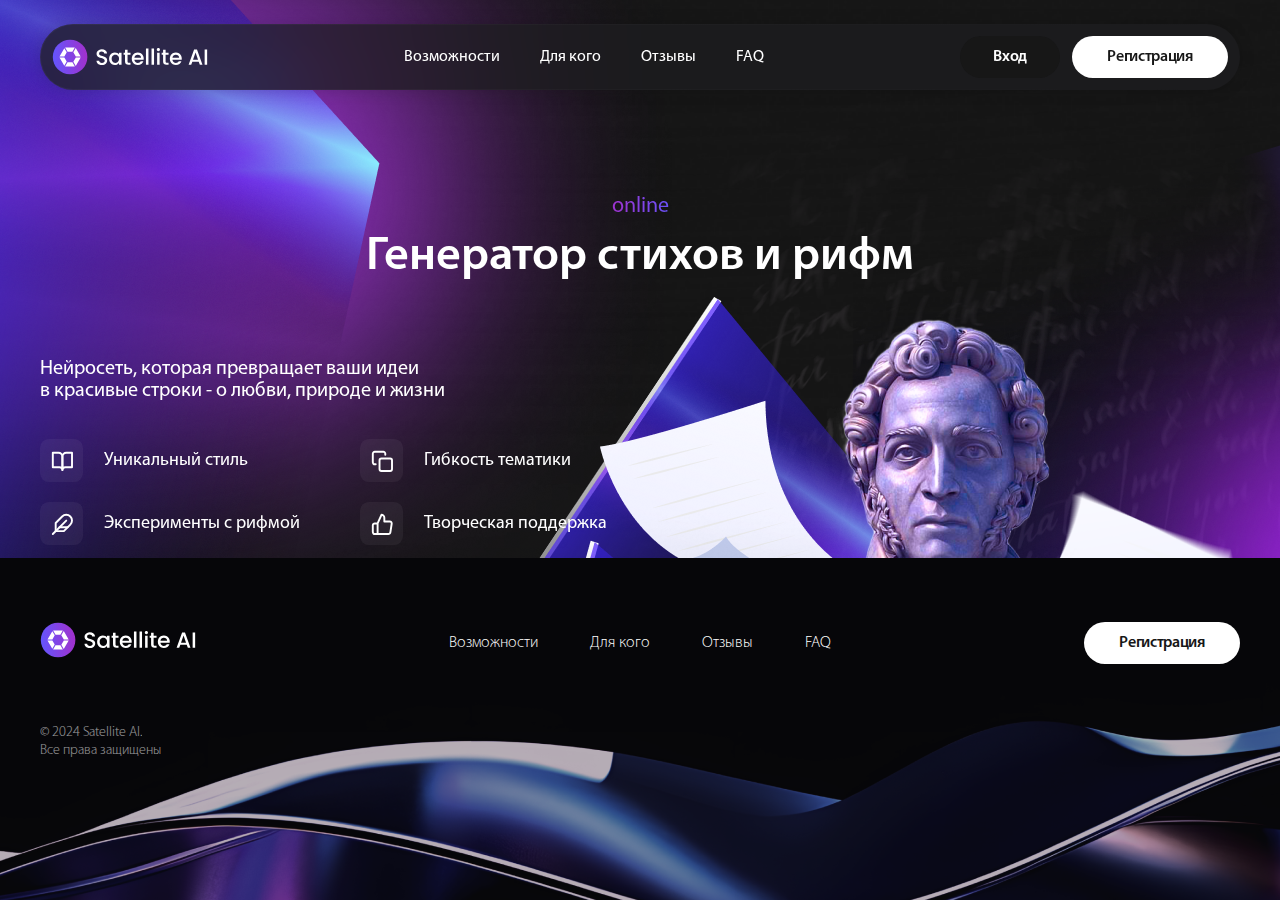
==== commit 541fec12: "new" ====
--- a/poetryGenerator.html
+++ b/poetryGenerator.html
@@ -9,69 +9,68 @@
     <link rel="stylesheet" href="style.css">
     <link rel="stylesheet" href="https://cdn.jsdelivr.net/npm/swiper@11/swiper-bundle.min.css"/>
 
-
 </head>
 <body>
-
-<div  class="wrapper">
-        <header class="header">
-            <div class="container">
-                <div class="header-body G-justify-between">
-                    <a class="header-logo" href="poetryGenerator.html">
-                        <img class="logo-desktop" src="assets/images/logo.svg" alt="">
-                        <img class="logo-mobile" src="assets/images/logoMobile.svg" alt="">
-
-                    </a>
-                    <div class="menu-bg"></div>
-                    <nav class="menu">
-                        <div class="menu-mobile-cnt">
-                            <div class="menu-content-mobile G-flex-column">
-                                <h3 class="menu-mobile-title">Satellite AI</h3>
-                                <p class="menu-mobile-clue">
-                                    Универсальная платформа
-                                    <span class="text-wrap"> для удаление фона c фото</span>
-                                    <span class="text-wrap">в один клик</span>
-                                </p>
-                            </div>
-                            <ul class="menu-list G-flex">
-                                <li class='menu-list-item'>
-                                    <a class="menu-list-link G-align-center" href="#possibilities">
-                                        <span>Возможности</span>
-                                    </a>
-                                </li>
-
-                                <li class="menu-list-item">
-                                    <a class="menu-list-link" href="#forWhom">Для кого</a>
-                                </li>
-                                <li class="menu-list-item">
-                                    <a class="menu-list-link" href="#reviews">Отзывы</a>
-                                </li>
-                                <li class="menu-list-item">
-                                    <a class="menu-list-link" href="#faq">FAQ</a>
-                                </li>
-                            </ul>
-                            <div class="header-mobile-actions ">
-                                <button class="btn-login btn-black ">Вход</button>
-                                <button class="btn-register btn-white  ">Регистрация</button>
-                            </div>
-                        </div>
-
-                    </nav>
-                    <div class="burger">
-                        <span></span>
-                    </div>
-                    <div class="header-actions G-align-center">
+<header class="header">
+    <div class="container">
+        <div class="header-body G-justify-between">
+            <a class="header-logo" href="poetryGenerator.html">
+                <img class="logo-desktop" src="assets/images/logo.svg" alt="">
+                <img class="logo-mobile" src="assets/images/logoMobile.svg" alt="">
+
+            </a>
+            <div class="menu-bg"></div>
+            <nav class="menu">
+                <div class="menu-mobile-cnt">
+                    <div class="menu-content-mobile G-flex-column">
+                        <h3 class="menu-mobile-title">Satellite AI</h3>
+                        <p class="menu-mobile-clue">
+                            Универсальная платформа
+                            <span class="text-wrap"> для удаление фона c фото</span>
+                            <span class="text-wrap">в один клик</span>
+                        </p>
+                    </div>
+                    <ul class="menu-list G-flex">
+                        <li class='menu-list-item'>
+                            <a class="menu-list-link G-align-center" href="#">
+                                <span>Возможности</span>
+                            </a>
+                        </li>
+
+                        <li class="menu-list-item">
+                            <a class="menu-list-link" href="#">Для кого</a>
+                        </li>
+                        <li class="menu-list-item">
+                            <a class="menu-list-link" href="#">Отзывы</a>
+                        </li>
+                        <li class="menu-list-item">
+                            <a class="menu-list-link" href="#">FAQ</a>
+                        </li>
+                    </ul>
+                    <div class="header-mobile-actions ">
                         <button class="btn-login btn-black ">Вход</button>
                         <button class="btn-register btn-white  ">Регистрация</button>
                     </div>
                 </div>
+
+            </nav>
+            <div class="burger">
+                <span></span>
             </div>
-        </header>
+            <div class="header-actions G-align-center">
+                <button class="btn-login btn-black ">Вход</button>
+                <button class="btn-register btn-white  ">Регистрация</button>
+            </div>
+        </div>
+    </div>
+</header>
+
+<div  class="wrapper">
 
         <main class="main">
 
 
-            <section class="poetry-hero-section hero-section ">
+            <section class="poetry-hero-section parallax-section hero-section ">
                 <div class="container">
                     <div class="poetry-hero-body hero-body">
                         <div class="poetry-hero-titles hero-titles G-column-center">
@@ -157,14 +156,13 @@
                         </div>
                     </div>
 
-                    <div class="hero-parallax-image parallax-image--one">
+                    <div class="hero-parallax-image parallax-image--one parallax">
                         <img src="assets/images/parallax1.png" alt="">
                     </div>
-                    <div class="hero-parallax-image parallax-image--two">
+                    <div class="hero-parallax-image parallax-image--two parallax">
                         <img src="assets/images/parallax2.png" alt="">
                     </div>
 
-
                     <div style="background-image: url('assets/images/heroBlur.png')" class="poetry-hero-blur ">
                     </div>
                     <div style="background-image: url('assets/images/heroBlur2.png')" class="poetry-blur--two ">
@@ -172,11 +170,11 @@
                     </div>
                 </div>
 
-                <div class="hero-parallax-image parallax-image--tree">
+                <div class="hero-parallax-image parallax-image--tree parallax">
                     <img src="assets/images/parallax3.png" alt="">
                 </div>
 
-                <div class="hero-parallax-blur parallax-blur-one">
+                <div class="hero-parallax-blur parallax-blur-one ">
                     <img src="assets/images/heroBlur3.png" alt="">
                 </div>
 
@@ -250,7 +248,7 @@
             </section>
 
 
-            <section id="forWhom" class="advantages-section section">
+            <section id="forWhom" class="advantages-section parallax-section section">
                 <div class="container">
                     <div class="advantages-body">
                         <div class="advantages-titles block-titles  G-column-center">
@@ -359,7 +357,7 @@
                     </div>
                 </div>
 
-                <div class="advantages-parallax advantages-parallax--one">
+                <div class="advantages-parallax advantages-parallax--one parallax">
                     <img src="assets/images/advantagesParallax4.png" alt="">
                 </div>
                 <div class="advantages-parallax advantages-blur--two">
@@ -616,7 +614,7 @@
             </section>
 
 
-            <section class="industry-section section">
+            <section class="industry-section parallax-section section">
                 <div class="container">
                     <div class="industry-body">
                         <div class="industry-block-titles  G-column-center">
@@ -695,22 +693,22 @@
 
                 </div>
 
-                <div class="industry-parallax-img industry-parallax--one">
+                <div class="industry-parallax-img parallax industry-parallax--one">
                     <img src="assets/images/industryParallax.png" alt="">
                 </div>
-                <div class="industry-parallax-img industry-parallax--two">
+                <div class="industry-parallax-img parallax industry-parallax--two">
                     <img src="assets/images/industryParallax2.png" alt="">
                 </div>
-                <div class="industry-parallax-img industry-parallax--tree">
+                <div class="industry-parallax-img parallax industry-parallax--tree">
                     <img src="assets/images/industryParallax3.png" alt="">
                 </div>
-                <div class="industry-parallax-img industry-parallax--blur">
+                <div class="industry-parallax-img  industry-parallax--blur">
                     <img src="assets/images/blur7.png" alt="">
                 </div>
-                <div class="industry-parallax-img industry-parallax--prism">
+                <div class="industry-parallax-img  industry-parallax--prism">
                     <img src="assets/images/prism.png" alt="">
                 </div>
-                <div class="industry-parallax-img industry-parallax--blur2">
+                <div class="industry-parallax-img  industry-parallax--blur2">
                     <img src="assets/images/blur8.png" alt="">
                 </div>
 
@@ -1168,15 +1166,16 @@
 
 
 </div>
-<script src="https://cdn.jsdelivr.net/npm/gsap@3.12.5/dist/gsap.min.js"></script>
+
+ <script src="https://cdn.jsdelivr.net/npm/gsap@3.12.5/dist/gsap.min.js"></script>
 <script src="https://cdn.jsdelivr.net/npm/gsap@3.12.5/dist/ScrollTrigger.min.js"></script>
 <script src="https://cdn.jsdelivr.net/npm/gsap@3.12.5/dist/ScrollToPlugin.min.js"></script>
-<script src="https://s3-us-west-2.amazonaws.com/s.cdpn.io/16327/ScrollSmoother.min.js"></script>
-
-<script src="assets/js/gsap.js"></script>
 <script src="https://cdn.jsdelivr.net/npm/swiper@11/swiper-bundle.min.js"></script>
+<script src="https://unpkg.com/smooth-scrollbar@8.8.4/dist/smooth-scrollbar.js"></script>
 <script src="assets/js/index.js"></script>
 <script src="assets/js/swiper.js"></script>
 
 </body>
 </html>
+
+
